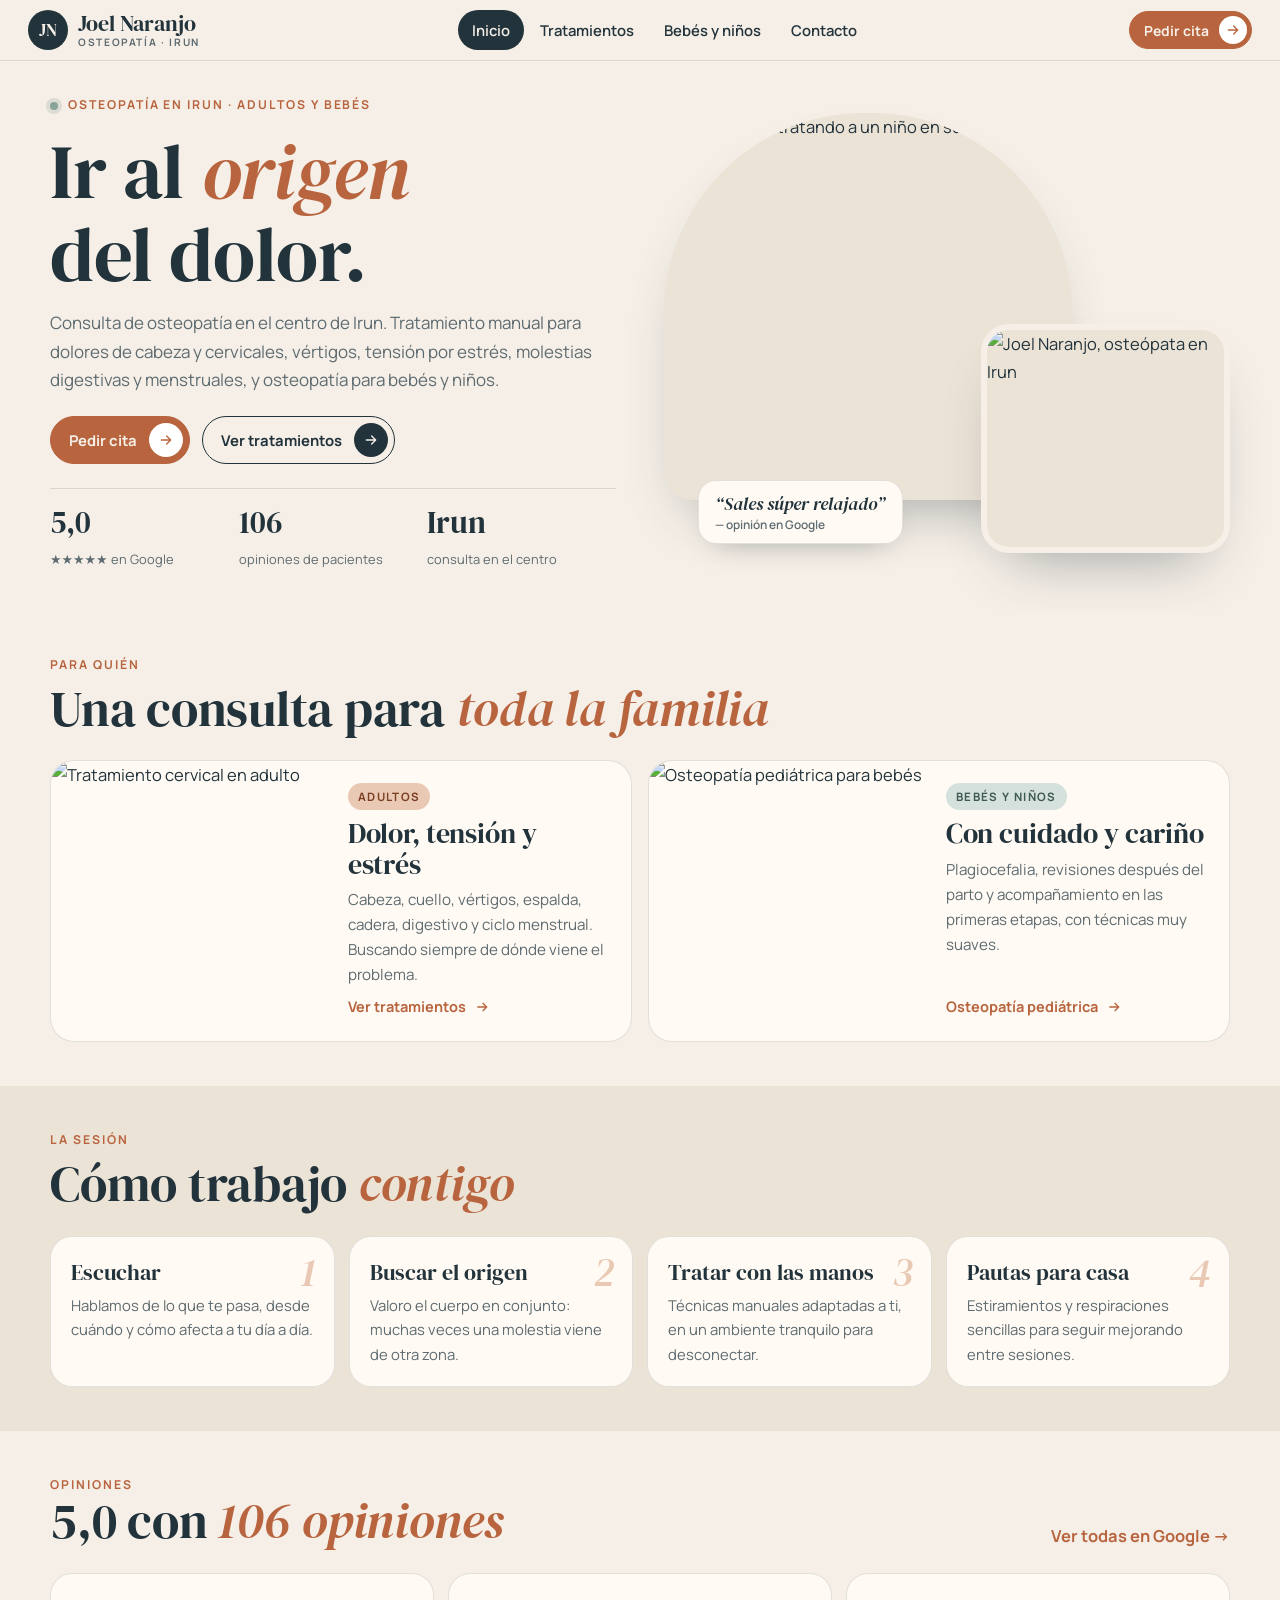
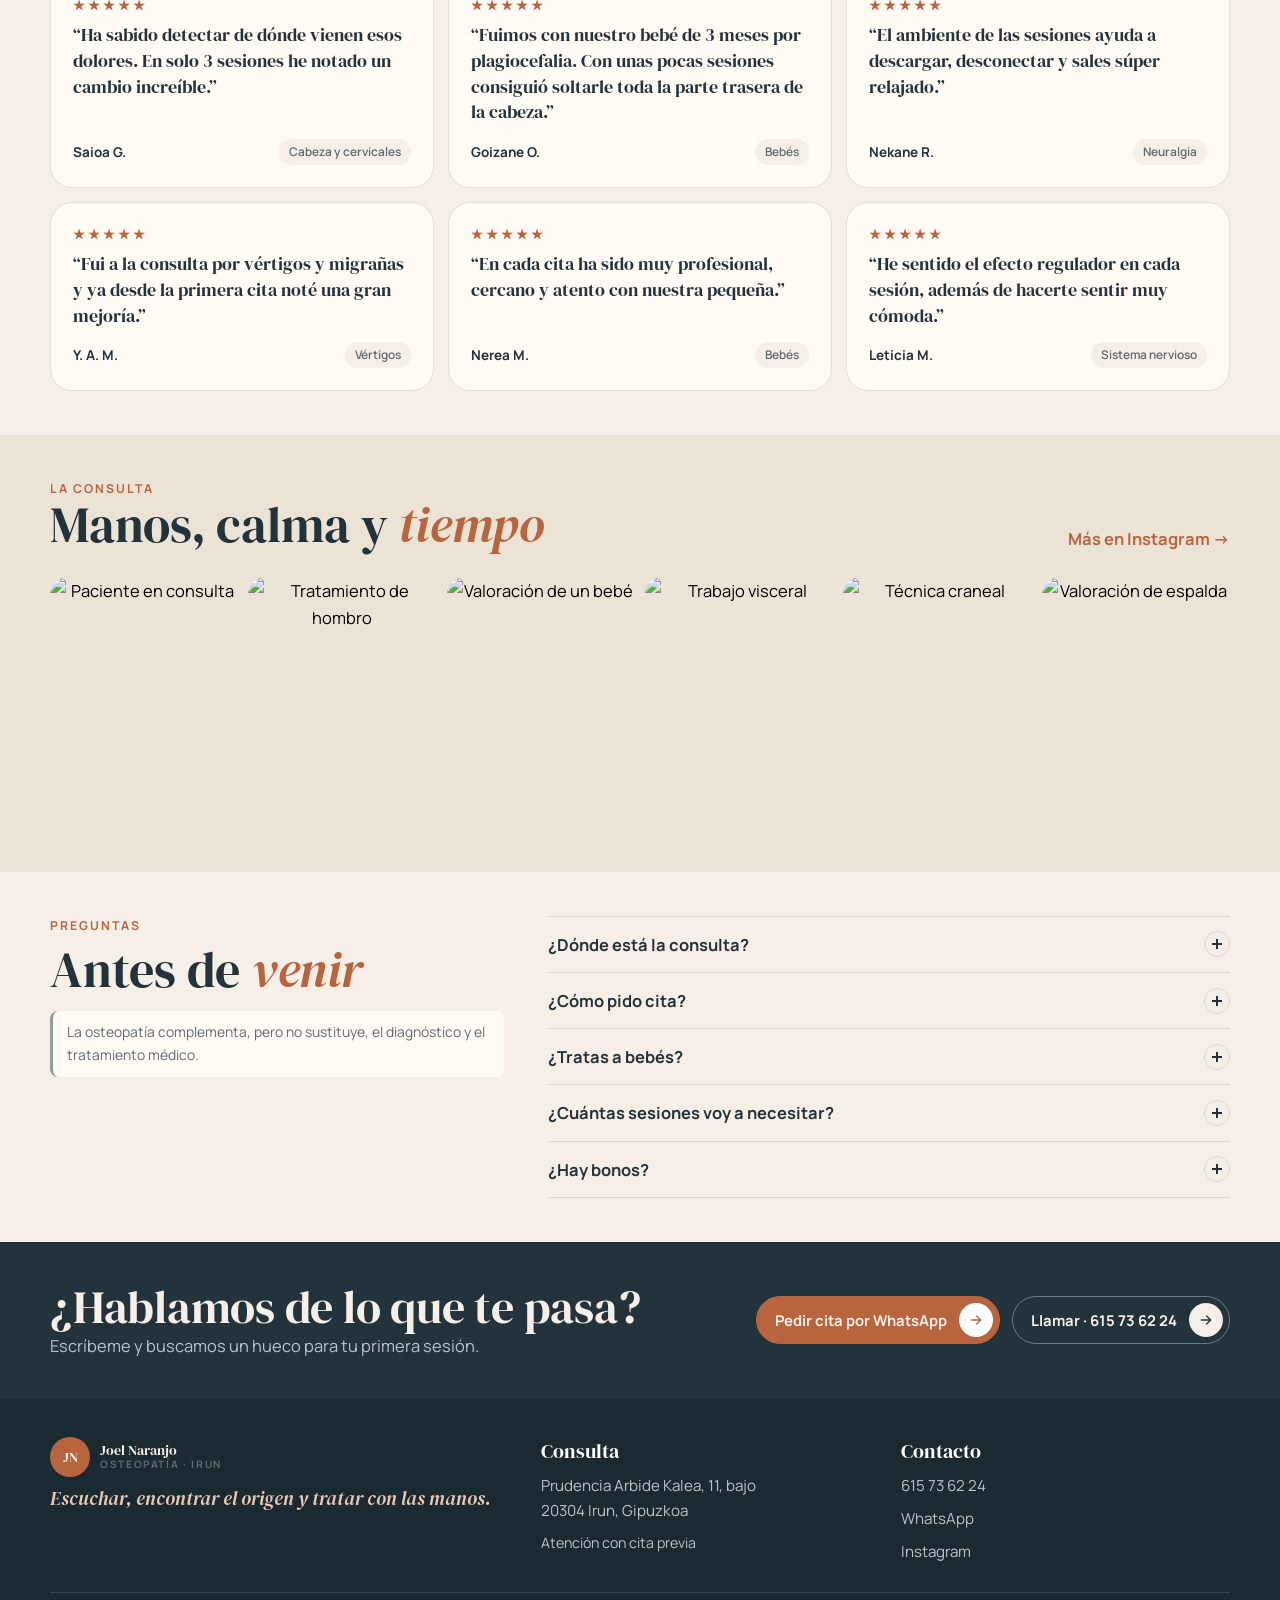
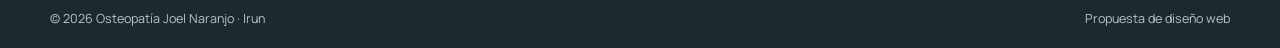
==== index.html @ e1d2c621 "Web de Osteopatía Joel Naranjo (Irun) Co-Authored-By: Claude Opus 5.5 <noreply@anthropic.com> Claude" ====
<!doctype html><html lang="es"><head><meta charset="utf-8"><meta name="viewport" content="width=device-width,initial-scale=1"><title>Osteopatía Joel Naranjo · Osteópata en Irun</title><meta name="description" content="Osteopatía en Irun para adultos y bebés: dolor de cabeza y cervical, vértigos, estrés, digestivo, cadera y osteopatía pediátrica. 5,0 en Google con 106 opiniones."><meta name="theme-color" content="#f5efe7">
<meta property="og:title" content="Osteopatía Joel Naranjo · Osteópata en Irun"><meta property="og:description" content="Osteopatía en Irun para adultos y bebés: dolor de cabeza y cervical, vértigos, estrés, digestivo, cadera y osteopatía pediátrica. 5,0 en Google con 106 opiniones."><meta property="og:image" content="https://lh3.googleusercontent.com/gps-cs-s/ANWiy9TvJ41HkzlFeAHoRbrjeAMNfdYeSB2c6aZxkKCM9-_R3UvihWblQCueUSfmP-xkuAS_VNYZGb2ejnvZMev5KFdSvprBQUGkmzEg_6mpwlvrNsRqUAPQyBxaNgTcz-XYGoepztT1=w1200">
<link rel="icon" href="favicon.svg" type="image/svg+xml"><link rel="preconnect" href="https://fonts.googleapis.com"><link rel="preconnect" href="https://fonts.gstatic.com" crossorigin>
<link href="https://fonts.googleapis.com/css2?family=DM+Serif+Display:ital@0;1&family=Manrope:wght@400;500;600;700&display=swap" rel="stylesheet"><link rel="stylesheet" href="styles.css?v=1793097559"></head><body>
<header class="top"><a class="brand" href="index.html?v=1793097559"><span class="mono">JN</span><span>Joel Naranjo<small>Osteopatía · Irun</small></span></a>
<nav class="menu"><a href="index.html?v=1793097559" class=on>Inicio</a><a href="tratamientos.html?v=1793097559">Tratamientos</a><a href="bebes.html?v=1793097559">Bebés y niños</a><a href="contacto.html?v=1793097559">Contacto</a></nav><div class="act"><a class="btn mag sm pri hcta" href="https://wa.me/34615736224?text=Hola%20Joel%2C%20me%20gustar%C3%ADa%20pedir%20cita." target=_blank rel=noopener><span>Pedir cita</span><i><svg viewBox="0 0 24 24" aria-hidden="true"><path d="M5 12h14M13 6l6 6-6 6"/></svg></i></a><button class="burger" aria-label="Menú" aria-expanded="false"><span></span><span></span></button></div></header>
<main><section class="hero"><div class="wrap hg"><div class="ht">
<p class="eyebrow"><span class="dot"></span>Osteopatía en Irun · adultos y bebés</p>
<h1>Ir al <em>origen</em><br>del dolor.</h1>
<p class="lead">Consulta de osteopatía en el centro de Irun. Tratamiento manual para dolores de cabeza y cervicales, vértigos, tensión por estrés, molestias digestivas y menstruales, y osteopatía para bebés y niños.</p>
<div class="btns"><a class="btn mag pri" href="https://wa.me/34615736224?text=Hola%20Joel%2C%20me%20gustar%C3%ADa%20pedir%20cita." target=_blank rel=noopener><span>Pedir cita</span><i><svg viewBox="0 0 24 24" aria-hidden="true"><path d="M5 12h14M13 6l6 6-6 6"/></svg></i></a><a class="btn mag ghost" href="tratamientos.html?v=1793097559"><span>Ver tratamientos</span><i><svg viewBox="0 0 24 24" aria-hidden="true"><path d="M5 12h14M13 6l6 6-6 6"/></svg></i></a></div>
<ul class="trust"><li><b data-count="5" data-dec="1">0</b><span>★★★★★ en Google</span></li><li><b data-count="106">0</b><span>opiniones de pacientes</span></li><li><b>Irun</b><span>consulta en el centro</span></li></ul></div>
<div class="hv"><div class="ph p1"><img src="https://lh3.googleusercontent.com/gps-cs-s/ANWiy9T4KiX_s9TBvlBKUvKr9pJBFGR2G4k91kEdv-YdxEhRRw9k3nvKh98ev4fcIBD65Ffuy1Jzbot9CX7axnY0gx0XIkTq56LatS8gsMHskm8LrpbFRQ2Xab75ypYAee_3-afGZxeM=w1000" alt="Joel Naranjo tratando a un niño en su consulta de Irun"></div><div class="ph p2"><img src="https://lh3.googleusercontent.com/gps-cs-s/ANWiy9TvJ41HkzlFeAHoRbrjeAMNfdYeSB2c6aZxkKCM9-_R3UvihWblQCueUSfmP-xkuAS_VNYZGb2ejnvZMev5KFdSvprBQUGkmzEg_6mpwlvrNsRqUAPQyBxaNgTcz-XYGoepztT1=w700" alt="Joel Naranjo, osteópata en Irun"></div><div class="chip">“Sales súper relajado”<small>— opinión en Google</small></div></div></div></section>
<section class="sec"><div class="wrap"><div class="sh"><p class="eyebrow">Para quién</p><h2>Una consulta para <em>toda la familia</em></h2></div>
<div class="duo"><a class="card big" href="tratamientos.html?v=1793097559"><div class="cimg"><img src="https://lh3.googleusercontent.com/gps-cs-s/ANWiy9THBT2uM_Mjg87K-zWfbIhuqM4RKIBB3CE_6s52W49R9TgYAKzzipQfnBtfI2QVBFHqtpLScoJT_Pcy8q-H13_4ZdnpAJNXy4yK_5kTvbGyiZkpCGGdP1RXovC5H1UeD9bEnNVDDA=w1200" alt="Tratamiento cervical en adulto" loading=lazy></div><div class="ctx"><span class="tag">Adultos</span><h3>Dolor, tensión y estrés</h3><p>Cabeza, cuello, vértigos, espalda, cadera, digestivo y ciclo menstrual. Buscando siempre de dónde viene el problema.</p><span class="more">Ver tratamientos <svg viewBox="0 0 24 24" aria-hidden="true"><path d="M5 12h14M13 6l6 6-6 6"/></svg></span></div></a>
<a class="card big" href="bebes.html?v=1793097559"><div class="cimg"><img src="https://lh3.googleusercontent.com/gps-cs-s/ANWiy9R_W42JgDkwaeyl8e9flMCjxtFkK4o3DOvTbfikBRLRb5P5yFUMxYmK2vD6JSI0TrrjTF8YLRQ__c4_MW6g-d1gUrEKHWE7CwGWlOA_tB-RgoakrFCx1QJBfUKUCW8l3WVpYPdz=w1200" alt="Osteopatía pediátrica para bebés" loading=lazy></div><div class="ctx"><span class="tag t2">Bebés y niños</span><h3>Con cuidado y cariño</h3><p>Plagiocefalia, revisiones después del parto y acompañamiento en las primeras etapas, con técnicas muy suaves.</p><span class="more">Osteopatía pediátrica <svg viewBox="0 0 24 24" aria-hidden="true"><path d="M5 12h14M13 6l6 6-6 6"/></svg></span></div></a></div></div></section>
<section class="sec soft"><div class="wrap"><div class="sh"><p class="eyebrow">La sesión</p><h2>Cómo trabajo <em>contigo</em></h2></div>
<ol class="steps"><li><b>Escuchar</b><p>Hablamos de lo que te pasa, desde cuándo y cómo afecta a tu día a día.</p></li><li><b>Buscar el origen</b><p>Valoro el cuerpo en conjunto: muchas veces una molestia viene de otra zona.</p></li><li><b>Tratar con las manos</b><p>Técnicas manuales adaptadas a ti, en un ambiente tranquilo para desconectar.</p></li><li><b>Pautas para casa</b><p>Estiramientos y respiraciones sencillas para seguir mejorando entre sesiones.</p></li></ol></div></section>
<section class="sec"><div class="wrap"><div class="sh row"><div><p class="eyebrow">Opiniones</p><h2>5,0 con <em>106 opiniones</em></h2></div><a class="lnk" href="https://www.google.com/maps/place/?q=place_id:ChIJg5iMrVcJUQ0RHD5cQB5Qoo4" target="_blank" rel="noopener">Ver todas en Google →</a></div>
<div class="qs"><figure class="q"><blockquote>“Ha sabido detectar de dónde vienen esos dolores. En solo 3 sesiones he notado un cambio increíble.”</blockquote><figcaption><b>Saioa G.</b><span>Cabeza y cervicales</span></figcaption></figure><figure class="q"><blockquote>“Fuimos con nuestro bebé de 3 meses por plagiocefalia. Con unas pocas sesiones consiguió soltarle toda la parte trasera de la cabeza.”</blockquote><figcaption><b>Goizane O.</b><span>Bebés</span></figcaption></figure><figure class="q"><blockquote>“El ambiente de las sesiones ayuda a descargar, desconectar y sales súper relajado.”</blockquote><figcaption><b>Nekane R.</b><span>Neuralgia</span></figcaption></figure><figure class="q"><blockquote>“Fui a la consulta por vértigos y migrañas y ya desde la primera cita noté una gran mejoría.”</blockquote><figcaption><b>Y. A. M.</b><span>Vértigos</span></figcaption></figure><figure class="q"><blockquote>“En cada cita ha sido muy profesional, cercano y atento con nuestra pequeña.”</blockquote><figcaption><b>Nerea M.</b><span>Bebés</span></figcaption></figure><figure class="q"><blockquote>“He sentido el efecto regulador en cada sesión, además de hacerte sentir muy cómoda.”</blockquote><figcaption><b>Leticia M.</b><span>Sistema nervioso</span></figcaption></figure></div></div></section>
<section class="sec soft"><div class="wrap"><div class="sh row"><div><p class="eyebrow">La consulta</p><h2>Manos, calma y <em>tiempo</em></h2></div><a class="lnk" href="https://www.instagram.com/osteopatia_joel_naranjo/" target="_blank" rel="noopener">Más en Instagram →</a></div>
<div class="gal"><button class="g" data-src="https://lh3.googleusercontent.com/gps-cs-s/ANWiy9QVczRkMKfnTz2a_1XW4FlFYSIzIMqb7p5WBlFPYBSO-VmNW_U8u9cTgs9DQs0ATrdPYO4hT0qgB--jXRkhWBRerIS6PbJd655vBPfXoHBVjgGZtNfjlmyjhzOzaZunPPPizpU=w1600" data-cap="Paciente en consulta"><img src="https://lh3.googleusercontent.com/gps-cs-s/ANWiy9QVczRkMKfnTz2a_1XW4FlFYSIzIMqb7p5WBlFPYBSO-VmNW_U8u9cTgs9DQs0ATrdPYO4hT0qgB--jXRkhWBRerIS6PbJd655vBPfXoHBVjgGZtNfjlmyjhzOzaZunPPPizpU=w700" alt="Paciente en consulta" loading=lazy></button><button class="g" data-src="https://lh3.googleusercontent.com/gps-cs-s/ANWiy9T_DFFZrZYuNoxB4Ad_A9_LgAyVN-4DGJ0PvTR8wUPpXx1uzw5n2VWGmkDLdnUymgbsV1FcYlUan6RrNATkQ5ug0QPOxD3XgWOhMzXtN6ZaVkBQKKkgoMwzGI5PJ1bZKtKeCPrt=w1600" data-cap="Tratamiento de hombro"><img src="https://lh3.googleusercontent.com/gps-cs-s/ANWiy9T_DFFZrZYuNoxB4Ad_A9_LgAyVN-4DGJ0PvTR8wUPpXx1uzw5n2VWGmkDLdnUymgbsV1FcYlUan6RrNATkQ5ug0QPOxD3XgWOhMzXtN6ZaVkBQKKkgoMwzGI5PJ1bZKtKeCPrt=w700" alt="Tratamiento de hombro" loading=lazy></button><button class="g" data-src="https://lh3.googleusercontent.com/gps-cs-s/ANWiy9SHDDJ45MDcq1XmXZTU-rLBh2Vk9ry_v8dJX6qspKRBqY9YjU8GdnOjHLnqEFRU0Xh8T62f3DyLPHKcaRD_SuBYJT1SCmgEYDWG_sAFR2hndmBhT6HLkxiAuTfjwCzrBRtVFGXQJg=w1600" data-cap="Valoración de un bebé"><img src="https://lh3.googleusercontent.com/gps-cs-s/ANWiy9SHDDJ45MDcq1XmXZTU-rLBh2Vk9ry_v8dJX6qspKRBqY9YjU8GdnOjHLnqEFRU0Xh8T62f3DyLPHKcaRD_SuBYJT1SCmgEYDWG_sAFR2hndmBhT6HLkxiAuTfjwCzrBRtVFGXQJg=w700" alt="Valoración de un bebé" loading=lazy></button><button class="g" data-src="https://lh3.googleusercontent.com/gps-cs-s/ANWiy9R20po4jnvKsvqRT_GppvbXhdLxjMwfkilL0K6Rrk3SQjI-FNs8MYZLvdny8qS_t-mx93sxuZEpAiF9Ye-HaE4kJET45Skmp9qnPIa2CP0yszbZ5raBiqWCp6cfAPZmmS2-yOHw=w1600" data-cap="Trabajo visceral"><img src="https://lh3.googleusercontent.com/gps-cs-s/ANWiy9R20po4jnvKsvqRT_GppvbXhdLxjMwfkilL0K6Rrk3SQjI-FNs8MYZLvdny8qS_t-mx93sxuZEpAiF9Ye-HaE4kJET45Skmp9qnPIa2CP0yszbZ5raBiqWCp6cfAPZmmS2-yOHw=w700" alt="Trabajo visceral" loading=lazy></button><button class="g" data-src="https://lh3.googleusercontent.com/gps-cs-s/ANWiy9SeHm88Xak_B22AFqQ61xW0YpCpeM5mDwhiTSv_QAlgifVVXhNbuQ9sCkDfR8_I_JMsvgf1HJw7wempkL9WNBq18FipRwtbuxYmaJl6fWw26Ee_JVzNfA8LjS802flQO2AALSTncA=w1600" data-cap="Técnica craneal"><img src="https://lh3.googleusercontent.com/gps-cs-s/ANWiy9SeHm88Xak_B22AFqQ61xW0YpCpeM5mDwhiTSv_QAlgifVVXhNbuQ9sCkDfR8_I_JMsvgf1HJw7wempkL9WNBq18FipRwtbuxYmaJl6fWw26Ee_JVzNfA8LjS802flQO2AALSTncA=w700" alt="Técnica craneal" loading=lazy></button><button class="g" data-src="https://lh3.googleusercontent.com/gps-cs-s/ANWiy9RAVjh6aj2ReI1EccLjpHTEu9Vjr_G02MiPk56VtTZs9UJ9vkoJ_K8sNUyNHeoyHeHMZ_yEf9Vv6Qjz4RprOeRpFOUVzwzheBgTxux7QTrAWrBaiOzQcToU0J5l0TkGGf-x5DP5Kg=w1600" data-cap="Valoración de espalda"><img src="https://lh3.googleusercontent.com/gps-cs-s/ANWiy9RAVjh6aj2ReI1EccLjpHTEu9Vjr_G02MiPk56VtTZs9UJ9vkoJ_K8sNUyNHeoyHeHMZ_yEf9Vv6Qjz4RprOeRpFOUVzwzheBgTxux7QTrAWrBaiOzQcToU0J5l0TkGGf-x5DP5Kg=w700" alt="Valoración de espalda" loading=lazy></button></div></div></section>
<section class="sec"><div class="wrap fq"><div class="sh"><p class="eyebrow">Preguntas</p><h2>Antes de <em>venir</em></h2><p class="note">La osteopatía complementa, pero no sustituye, el diagnóstico y el tratamiento médico.</p></div><div class="faq">
<details><summary>¿Dónde está la consulta?<span class="pm"></span></summary><p>En Prudencia Arbide Kalea, 11, bajo, 20304 Irun, Gipuzkoa, en el centro de Irun.</p></details><details><summary>¿Cómo pido cita?<span class="pm"></span></summary><p>Por WhatsApp o llamando al 615 73 62 24. Se atiende con cita previa.</p></details><details><summary>¿Tratas a bebés?<span class="pm"></span></summary><p>Sí. Una parte importante de la consulta es osteopatía pediátrica: plagiocefalia, revisiones después del parto y acompañamiento de los más pequeños.</p></details><details><summary>¿Cuántas sesiones voy a necesitar?<span class="pm"></span></summary><p>Depende de cada caso. En la primera sesión valoramos qué te pasa y te explico cómo lo vamos a trabajar.</p></details><details><summary>¿Hay bonos?<span class="pm"></span></summary><p>Sí, hay bonos de sesiones. Pregunta por WhatsApp y te cuento las opciones.</p></details></div></div></section>
<section class="cta"><div class="wrap ci"><div><h2>¿Hablamos de lo que te pasa?</h2><p>Escríbeme y buscamos un hueco para tu primera sesión.</p></div><div class="btns"><a class="btn mag pri" href="https://wa.me/34615736224?text=Hola%20Joel%2C%20me%20gustar%C3%ADa%20pedir%20cita." target=_blank rel=noopener><span>Pedir cita por WhatsApp</span><i><svg viewBox="0 0 24 24" aria-hidden="true"><path d="M5 12h14M13 6l6 6-6 6"/></svg></i></a><a class="btn mag ghost" href="tel:+34615736224"><span>Llamar · 615 73 62 24</span><i><svg viewBox="0 0 24 24" aria-hidden="true"><path d="M5 12h14M13 6l6 6-6 6"/></svg></i></a></div></div></section></main>
<footer><div class="wrap fg"><div><a class="brand" href="index.html?v=1793097559"><span class="mono">JN</span><span>Joel Naranjo<small>Osteopatía · Irun</small></span></a><p class="motto">Escuchar, encontrar el origen y tratar con las manos.</p></div>
<div><b>Consulta</b><a href="https://www.google.com/maps/place/?q=place_id:ChIJg5iMrVcJUQ0RHD5cQB5Qoo4" target="_blank" rel="noopener">Prudencia Arbide Kalea, 11, bajo<br>20304 Irun, Gipuzkoa</a><span>Atención con cita previa</span></div>
<div><b>Contacto</b><a href="tel:+34615736224">615 73 62 24</a><a href="https://wa.me/34615736224?text=Hola%20Joel%2C%20me%20gustar%C3%ADa%20pedir%20cita." target="_blank" rel="noopener">WhatsApp</a><a href="https://www.instagram.com/osteopatia_joel_naranjo/" target="_blank" rel="noopener">Instagram</a></div></div>
<div class="wrap legal"><span>© 2026 Osteopatía Joel Naranjo · Irun</span><span>Propuesta de diseño web</span></div></footer>
<div class="lb" hidden><button class="lbx" aria-label="Cerrar">✕</button><img alt=""></div>
<script src="script.js?v=1793097559"></script></body></html>
---- styles.css ----
:root{--bg:#f5efe7;--bg2:#ece3d7;--card:#fffaf4;--ink:#22333b;--mut:#5e6b70;--line:rgba(34,51,59,.13);--clay:#b8653f;--clay2:#e9c9b4;--sage:#8aa399}
*{box-sizing:border-box;margin:0}html{scroll-behavior:smooth;font-size:16.5px}
body{font-family:Manrope,system-ui,sans-serif;background:var(--bg);color:var(--ink);line-height:1.65;overflow-x:hidden;-webkit-font-smoothing:antialiased}
a{color:inherit}img{max-width:100%;display:block}button{font:inherit}
h1,h2,h3{font-family:'DM Serif Display',Georgia,serif;font-weight:400;line-height:1.08;letter-spacing:-.005em}
h1 em,h2 em{color:var(--clay)}
.wrap{width:min(1180px,100% - 40px);margin:0 auto}
.eyebrow{font-size:.74rem;font-weight:700;letter-spacing:.16em;text-transform:uppercase;color:var(--clay);display:flex;align-items:center;gap:10px}
.dot{width:8px;height:8px;border-radius:50%;background:var(--sage);box-shadow:0 0 0 4px rgba(138,163,153,.25)}
.top{position:sticky;top:0;z-index:40;display:flex;justify-content:space-between;align-items:center;gap:16px;padding:10px 28px;background:rgba(245,239,231,.9);backdrop-filter:blur(12px);border-bottom:1px solid var(--line)}
.brand{display:flex;align-items:center;gap:10px;text-decoration:none;font:400 1.35rem 'DM Serif Display',serif;line-height:1.05}.brand small{display:block;font:700 .62rem Manrope,sans-serif;letter-spacing:.16em;text-transform:uppercase;color:var(--mut)}
.mono{width:40px;height:40px;border-radius:50%;background:var(--ink);color:var(--bg);display:grid;place-items:center;font:400 1rem 'DM Serif Display',serif;flex:none}
.menu{display:flex;gap:2px}.menu a{text-decoration:none;font-size:.9rem;font-weight:600;padding:8px 14px;border-radius:99px;transition:background .25s,color .25s}.menu a:hover{background:rgba(34,51,59,.06)}.menu a.on{background:var(--ink);color:var(--bg)}
.act{display:flex;align-items:center;gap:10px}
.btn{position:relative;display:inline-flex;align-items:center;gap:12px;text-decoration:none;font:700 .9rem Manrope,sans-serif;padding:6px 6px 6px 18px;border-radius:99px;border:1px solid var(--ink);background:var(--ink);color:var(--bg);cursor:pointer;overflow:hidden;isolation:isolate;transition:transform .35s cubic-bezier(.2,.8,.2,1),color .35s}
.btn:before{content:"";position:absolute;inset:0;background:var(--clay);transform:translateY(101%);transition:transform .45s cubic-bezier(.7,0,.2,1);z-index:-1}.btn:hover:before{transform:none}
.btn i{width:34px;height:34px;border-radius:50%;background:var(--bg);color:var(--ink);display:grid;place-items:center;overflow:hidden;flex:none}.btn i svg{width:16px;fill:none;stroke:currentColor;stroke-width:2;stroke-linecap:round;stroke-linejoin:round}.btn:hover i svg{animation:arr .5s cubic-bezier(.7,0,.2,1)}
@keyframes arr{49%{transform:translateX(140%)}50%{transform:translateX(-140%)}100%{transform:none}}
.btn.pri{background:var(--clay);border-color:var(--clay)}.btn.pri:before{background:var(--ink)}.btn.pri i{background:#fff;color:var(--clay)}
.btn.ghost{background:transparent;color:var(--ink)}.btn.ghost:hover{color:#fff;border-color:var(--clay)}.btn.ghost i{background:var(--ink);color:var(--bg)}
.btn.sm{font-size:.84rem;padding:4px 4px 4px 14px;gap:10px}.btn.sm i{width:28px;height:28px}.btn.full{width:100%;justify-content:space-between}.btn:active{transform:scale(.97)}
.btns{display:flex;flex-wrap:wrap;gap:12px;margin-top:22px}
.burger{display:none;background:none;border:0;width:42px;height:42px;cursor:pointer}.burger span{display:block;height:2px;background:var(--ink);margin:7px 9px}
/* hero */
.hero{padding:34px 0 40px;overflow:hidden}.hg{display:grid;grid-template-columns:1fr 1fr;gap:48px;align-items:center}
.hero h1{font-size:clamp(2.8rem,6vw,5rem);margin:14px 0 14px}.hero h1 em{font-style:italic}
.lead{color:var(--mut);font-size:1.03rem;max-width:560px}
.trust{list-style:none;padding:0;display:grid;grid-template-columns:repeat(3,1fr);margin-top:24px;border-top:1px solid var(--line)}.trust li{padding:12px 10px 0 0}.trust b{display:block;font:400 1.9rem 'DM Serif Display',serif}.trust span{font-size:.78rem;color:var(--mut)}
.hv{position:relative;min-height:440px}.ph{border-radius:28px;overflow:hidden;background:var(--bg2);box-shadow:0 30px 60px -30px rgba(34,51,59,.45)}.ph img{width:100%;height:100%;object-fit:cover}
.p1{position:absolute;left:0;top:0;width:72%;height:88%;border-radius:200px 200px 28px 28px}.p2{position:absolute;right:0;bottom:0;width:44%;height:52%;border:6px solid var(--bg)}
.chip{position:absolute;left:6%;bottom:2%;background:var(--card);border:1px solid var(--line);border-radius:18px;padding:10px 16px;font:italic 400 1.1rem 'DM Serif Display',serif;box-shadow:0 14px 30px -18px rgba(34,51,59,.4);display:grid}.chip small{font:600 .72rem Manrope,sans-serif;color:var(--mut)}
/* secciones */
.sec{padding:44px 0}.sec.soft{background:var(--bg2)}.pt0{padding-top:6px}
.sh{display:flex;flex-direction:column;gap:8px;margin-bottom:24px;max-width:720px}.sh.row{flex-direction:row;justify-content:space-between;align-items:flex-end;max-width:none;flex-wrap:wrap;gap:12px}
h2{font-size:clamp(2rem,4vw,3rem)}h2 em{font-style:italic}.lnk{color:var(--clay);font-weight:700;text-decoration:none}.lnk:hover{text-decoration:underline}
.duo{display:grid;grid-template-columns:1fr 1fr;gap:16px}.card{display:grid;grid-template-columns:.9fr 1fr;background:var(--card);border:1px solid var(--line);border-radius:24px;overflow:hidden;text-decoration:none;transition:transform .35s,box-shadow .35s}.card:hover{transform:translateY(-4px);box-shadow:0 24px 40px -26px rgba(34,51,59,.4)}
.cimg{min-height:240px}.cimg img{width:100%;height:100%;object-fit:cover;transition:transform .8s}.card:hover .cimg img{transform:scale(1.05)}
.ctx{padding:22px;display:flex;flex-direction:column;gap:8px}.ctx h3{font-size:1.7rem}.ctx p{color:var(--mut);font-size:.92rem}
.tag{align-self:flex-start;font-size:.7rem;font-weight:700;letter-spacing:.12em;text-transform:uppercase;background:var(--clay2);color:#7a3e22;padding:4px 10px;border-radius:99px}.tag.t2{background:#d5e1dc;color:#3d5a50}
.more{margin-top:auto;display:flex;align-items:center;gap:8px;font-weight:700;font-size:.88rem;color:var(--clay)}.more svg{width:16px;fill:none;stroke:currentColor;stroke-width:2;transition:transform .3s}.card:hover .more svg{transform:translateX(4px)}
.steps{list-style:none;padding:0;display:grid;grid-template-columns:repeat(4,1fr);gap:14px;counter-reset:s}.steps li{counter-increment:s;background:var(--card);border:1px solid var(--line);border-radius:22px;padding:20px;position:relative}
.steps li:before{content:counter(s);position:absolute;top:16px;right:18px;font:italic 400 2.4rem 'DM Serif Display',serif;color:var(--clay2);line-height:1}.steps b{font:400 1.35rem 'DM Serif Display',serif;display:block;margin-bottom:6px}.steps p{color:var(--mut);font-size:.9rem}
.qs{display:grid;grid-template-columns:repeat(3,1fr);gap:14px}.q{background:var(--card);border:1px solid var(--line);border-radius:22px;padding:22px;display:flex;flex-direction:column;justify-content:space-between;gap:14px;transition:transform .35s}.q:hover{transform:translateY(-3px)}
.q blockquote{font:400 1.12rem/1.4 'DM Serif Display',serif}.q blockquote:before{content:"★★★★★";display:block;font:600 .78rem Manrope,sans-serif;color:var(--clay);letter-spacing:3px;margin-bottom:8px}
.q figcaption{display:flex;justify-content:space-between;align-items:center;font-size:.82rem}.q figcaption span{color:var(--mut);background:var(--bg);padding:3px 10px;border-radius:99px;font-size:.72rem;font-weight:600}
.q2{grid-template-columns:1fr 1fr;margin-bottom:16px}
.gal{display:grid;grid-template-columns:repeat(6,1fr);gap:10px}.g{border:0;padding:0;border-radius:18px;overflow:hidden;cursor:zoom-in;aspect-ratio:3/4;background:var(--bg2)}.g img{width:100%;height:100%;object-fit:cover;transition:transform .8s}.g:hover img{transform:scale(1.06)}.g4{grid-template-columns:repeat(4,1fr)}
.lb{position:fixed;inset:0;z-index:70;background:rgba(20,28,32,.93);display:grid;place-items:center;padding:20px}.lb[hidden]{display:none}.lb img{max-height:86vh;max-width:min(1000px,92vw);border-radius:14px}.lbx{position:absolute;top:14px;right:20px;background:none;border:0;color:#fff;font-size:1.8rem;cursor:pointer}
.fq{display:grid;grid-template-columns:.8fr 1.2fr;gap:44px}.note{font-size:.84rem;color:var(--mut);background:var(--card);border-left:3px solid var(--sage);padding:10px 14px;border-radius:8px;margin-top:6px}
.faq{border-top:1px solid var(--line)}details{border-bottom:1px solid var(--line)}summary{list-style:none;cursor:pointer;display:flex;justify-content:space-between;align-items:center;gap:20px;padding:14px 0;font-weight:700}summary::-webkit-details-marker{display:none}
.pm{width:26px;height:26px;border-radius:50%;border:1px solid var(--line);position:relative;flex:none;transition:transform .35s,background .3s}.pm:before,.pm:after{content:"";position:absolute;left:50%;top:50%;width:10px;height:2px;background:var(--ink);transform:translate(-50%,-50%)}.pm:after{transform:translate(-50%,-50%) rotate(90deg);transition:transform .35s}
details[open] .pm{background:var(--clay);border-color:var(--clay);transform:rotate(180deg)}details[open] .pm:before,details[open] .pm:after{background:#fff}details[open] .pm:after{transform:translate(-50%,-50%)}details p{color:var(--mut);padding:0 40px 14px 0;font-size:.94rem}
.cta{background:var(--ink);color:var(--bg);padding:40px 0}.ci{display:flex;justify-content:space-between;align-items:center;gap:24px;flex-wrap:wrap}.ci h2{font-size:clamp(1.9rem,4vw,2.8rem)}.ci p{color:#b9c4c8}.ci .btns{margin:0}.cta .btn.ghost{color:var(--bg);border-color:rgba(255,255,255,.35)}.cta .btn.ghost i{background:var(--bg);color:var(--ink)}
/* subpáginas */
.phd{padding:36px 0 26px}.phd h1{font-size:clamp(2.5rem,5vw,4rem);margin:12px 0 10px}.phd h1 em{font-style:italic}.phd.pc{padding:30px 0 18px}
.phg{display:grid;grid-template-columns:1.1fr .9fr;gap:40px;align-items:center}.p3{aspect-ratio:4/5;border-radius:200px 200px 28px 28px;max-height:460px;margin-left:auto;width:100%}
/* mapa corporal */
.bm{display:grid;grid-template-columns:.8fr 1.2fr;gap:28px;align-items:start;background:var(--card);border:1px solid var(--line);border-radius:28px;padding:26px}
.bmfig{position:relative;max-width:300px;margin:0 auto;width:100%}.body{width:100%;display:block}.sil *{fill:var(--bg2);stroke:rgba(34,51,59,.25);stroke-width:1.2}
.spot{position:absolute;transform:translate(-50%,-50%);width:34px;height:34px;border-radius:50%;border:0;background:transparent;cursor:pointer;display:grid;place-items:center}
.spot span{width:16px;height:16px;border-radius:50%;background:var(--clay);box-shadow:0 0 0 0 rgba(184,101,63,.5);animation:pulse 2s infinite;transition:transform .3s}
.spot:hover span,.spot.on span{transform:scale(1.35);background:var(--ink);animation:none;box-shadow:0 0 0 8px rgba(34,51,59,.15)}
@keyframes pulse{70%{box-shadow:0 0 0 14px rgba(184,101,63,0)}100%{box-shadow:0 0 0 0 rgba(184,101,63,0)}}
.bmhint{text-align:center;font-size:.8rem;color:var(--mut);margin-top:6px}
.zchips{display:flex;flex-wrap:wrap;gap:6px;margin-bottom:16px}.zc,.opt{padding:8px 14px;border-radius:99px;border:1px solid var(--line);background:transparent;cursor:pointer;font-weight:600;font-size:.86rem;color:var(--ink);transition:.25s}.zc:hover,.opt:hover{border-color:var(--ink)}.zc.on,.opt.on{background:var(--ink);color:var(--bg);border-color:var(--ink)}
.zp{display:flex;flex-direction:column;gap:10px;animation:fade .45s}.zp[hidden]{display:none}.zp h3{font-size:2rem}.zp p{color:var(--mut)}
.pills{list-style:none;padding:0;display:flex;flex-wrap:wrap;gap:6px}.pills li{background:var(--bg);border-radius:99px;padding:5px 12px;font-size:.84rem;font-weight:600}
.zp blockquote{font:italic 400 1.1rem/1.4 'DM Serif Display',serif;border-left:3px solid var(--clay);padding:4px 0 4px 14px;margin:4px 0 6px}.zp cite{display:block;font:600 .78rem Manrope,sans-serif;color:var(--mut);font-style:normal;margin-top:4px}.zp .btn{align-self:flex-start}
@keyframes fade{from{opacity:0;transform:translateY(8px)}}
.tri{display:grid;grid-template-columns:repeat(3,1fr);gap:14px}.tcard{background:var(--card);border:1px solid var(--line);border-radius:22px;overflow:hidden;padding-bottom:18px}.tcard img{width:100%;aspect-ratio:4/3;object-fit:cover;margin-bottom:14px}.tcard h3,.tcard p{padding:0 18px}.tcard h3{font-size:1.4rem;margin-bottom:4px}.tcard p{color:var(--mut);font-size:.9rem}
.kgrid{display:grid;grid-template-columns:repeat(4,1fr);gap:14px}.kc{background:var(--card);border:1px solid var(--line);border-radius:22px;padding:20px}.kn{font:italic 400 2rem 'DM Serif Display',serif;color:var(--clay)}.kc h3{font-size:1.3rem;margin:4px 0 6px}.kc p{color:var(--mut);font-size:.9rem}
/* contacto */
.cg{display:grid;grid-template-columns:1.35fr .65fr;gap:20px;align-items:start}.mcol{display:grid;gap:14px;min-width:0}
.mapbox{border-radius:22px;overflow:hidden;border:1px solid var(--line)}.mapbox iframe{width:100%;height:300px;border:0;display:block;filter:sepia(.25) saturate(.8)}
.addr{display:flex;align-items:center;gap:12px;text-decoration:none}.addr svg{width:24px;height:24px;fill:none;stroke:var(--clay);stroke-width:2;flex:none}.addr span{display:grid;line-height:1.35}.addr b{font-weight:700}.addr:hover b{color:var(--clay)}
.form{background:var(--card);border:1px solid var(--line);border-radius:22px;padding:20px;display:grid;gap:12px}.form h3{font-size:1.6rem}.fs{display:grid;grid-template-columns:1fr 1fr;gap:10px}.opts{display:flex;flex-wrap:wrap;gap:6px}
.fl{position:relative}.fl input,.fl textarea{width:100%;font:inherit;font-size:.93rem;color:var(--ink);padding:18px 12px 6px;border:1px solid var(--line);border-radius:12px;background:var(--bg);resize:vertical;transition:border-color .25s,box-shadow .25s}
.fl input:focus,.fl textarea:focus{outline:none;border-color:var(--clay);box-shadow:0 0 0 4px rgba(184,101,63,.14)}.fl label{position:absolute;left:13px;top:13px;color:var(--mut);font-size:.9rem;pointer-events:none;transition:.2s}
.fl input:focus+label,.fl input:not(:placeholder-shown)+label,.fl textarea:focus+label,.fl textarea:not(:placeholder-shown)+label{top:4px;font-size:.66rem;color:var(--clay)}.fl.err input,.fl.err textarea{border-color:#c0473a}
.cards{display:grid;gap:8px}.cc{background:var(--card);border:1px solid var(--line);border-radius:16px;padding:14px 16px;display:grid;gap:2px}.cc b{font:400 1.4rem 'DM Serif Display',serif}.cc small{color:var(--mut)}
.soc{position:relative;overflow:hidden;isolation:isolate;display:flex;align-items:center;gap:12px;padding:12px;border-radius:16px;border:1px solid var(--line);background:var(--card);text-decoration:none;transition:color .35s,border-color .35s,transform .3s}
.soc:before{content:"";position:absolute;inset:0;z-index:-1;transform:translateY(101%);transition:transform .45s cubic-bezier(.7,0,.2,1)}.soc.wa:before{background:#25d366}.soc.tl:before{background:var(--ink)}.soc.ig:before{background:linear-gradient(45deg,#feda75,#fa7e1e,#d62976,#962fbf,#4f5bd5)}.soc.gm:before{background:linear-gradient(90deg,#4285f4,#34a853 40%,#fbbc05 70%,#ea4335)}
.soc:hover{color:#fff;border-color:transparent;transform:translateY(-3px)}.soc:hover:before{transform:none}.soc.wa:hover{color:#0b2a17}
.soc svg{width:34px;height:34px;flex:none;padding:7px;border-radius:10px;background:var(--bg);fill:none;stroke:currentColor;stroke-width:1.8;stroke-linecap:round;stroke-linejoin:round;transition:background .35s}.soc .f{fill:currentColor;stroke:none}.soc:hover svg{background:rgba(255,255,255,.25)}
.soc span{display:grid;line-height:1.25}.soc b{font-weight:700}.soc small{font-size:.76rem;color:var(--mut);transition:color .35s}.soc:hover small{color:inherit;opacity:.85}
footer{background:#1b2a31;color:#b9c4c8;padding:38px 0 18px;position:relative;overflow:hidden}.fg{display:grid;grid-template-columns:1.4fr 1fr 1fr;gap:30px}.fg>div{display:flex;flex-direction:column;gap:8px}.fg .brand{color:var(--bg)}.fg .mono{background:var(--clay)}
.motto{font:italic 400 1.15rem 'DM Serif Display',serif;color:var(--clay2)}.fg b{color:#fff;font:400 1.2rem 'DM Serif Display',serif}.fg a{text-decoration:none;font-size:.92rem}.fg a:hover{color:#fff}.fg span{font-size:.86rem}
.legal{display:flex;justify-content:space-between;flex-wrap:wrap;gap:10px;border-top:1px solid rgba(255,255,255,.12);margin-top:28px;padding-top:16px;font-size:.76rem}
.reveal{opacity:0;transform:translateY(18px);transition:opacity .9s cubic-bezier(.2,.7,.2,1),transform .9s cubic-bezier(.2,.7,.2,1)}.reveal.in{opacity:1;transform:none}
@media(max-width:1020px){.menu{display:none;position:absolute;top:100%;left:16px;right:16px;flex-direction:column;background:var(--card);border:1px solid var(--line);border-radius:16px;padding:8px}.menu.open{display:flex}.burger{display:block}
.hg,.fq,.cg,.phg,.bm{grid-template-columns:1fr}.hv{min-height:380px;max-width:520px}.duo,.qs,.q2{grid-template-columns:1fr}.steps,.kgrid{grid-template-columns:1fr 1fr}.gal{grid-template-columns:repeat(3,1fr)}.tri{grid-template-columns:1fr}.card{grid-template-columns:1fr 1.2fr}}
@media(max-width:600px){html{font-size:16px}.top{padding:10px 16px}.hcta{display:none}.sec{padding:34px 0}.hero{padding:22px 0 30px}.trust b{font-size:1.5rem}
.steps,.kgrid,.fg,.fs{grid-template-columns:1fr}.card{grid-template-columns:1fr}.cimg{min-height:190px;max-height:220px}.gal,.g4{grid-template-columns:1fr 1fr}.hv{min-height:330px}.btns .btn{flex:1 1 100%;justify-content:space-between}.bm{padding:16px}.bmfig{max-width:220px}.p3{max-height:360px}}
@media(prefers-reduced-motion:reduce){*,*:before,*:after{animation:none!important;transition:none!important}.reveal{opacity:1;transform:none}}
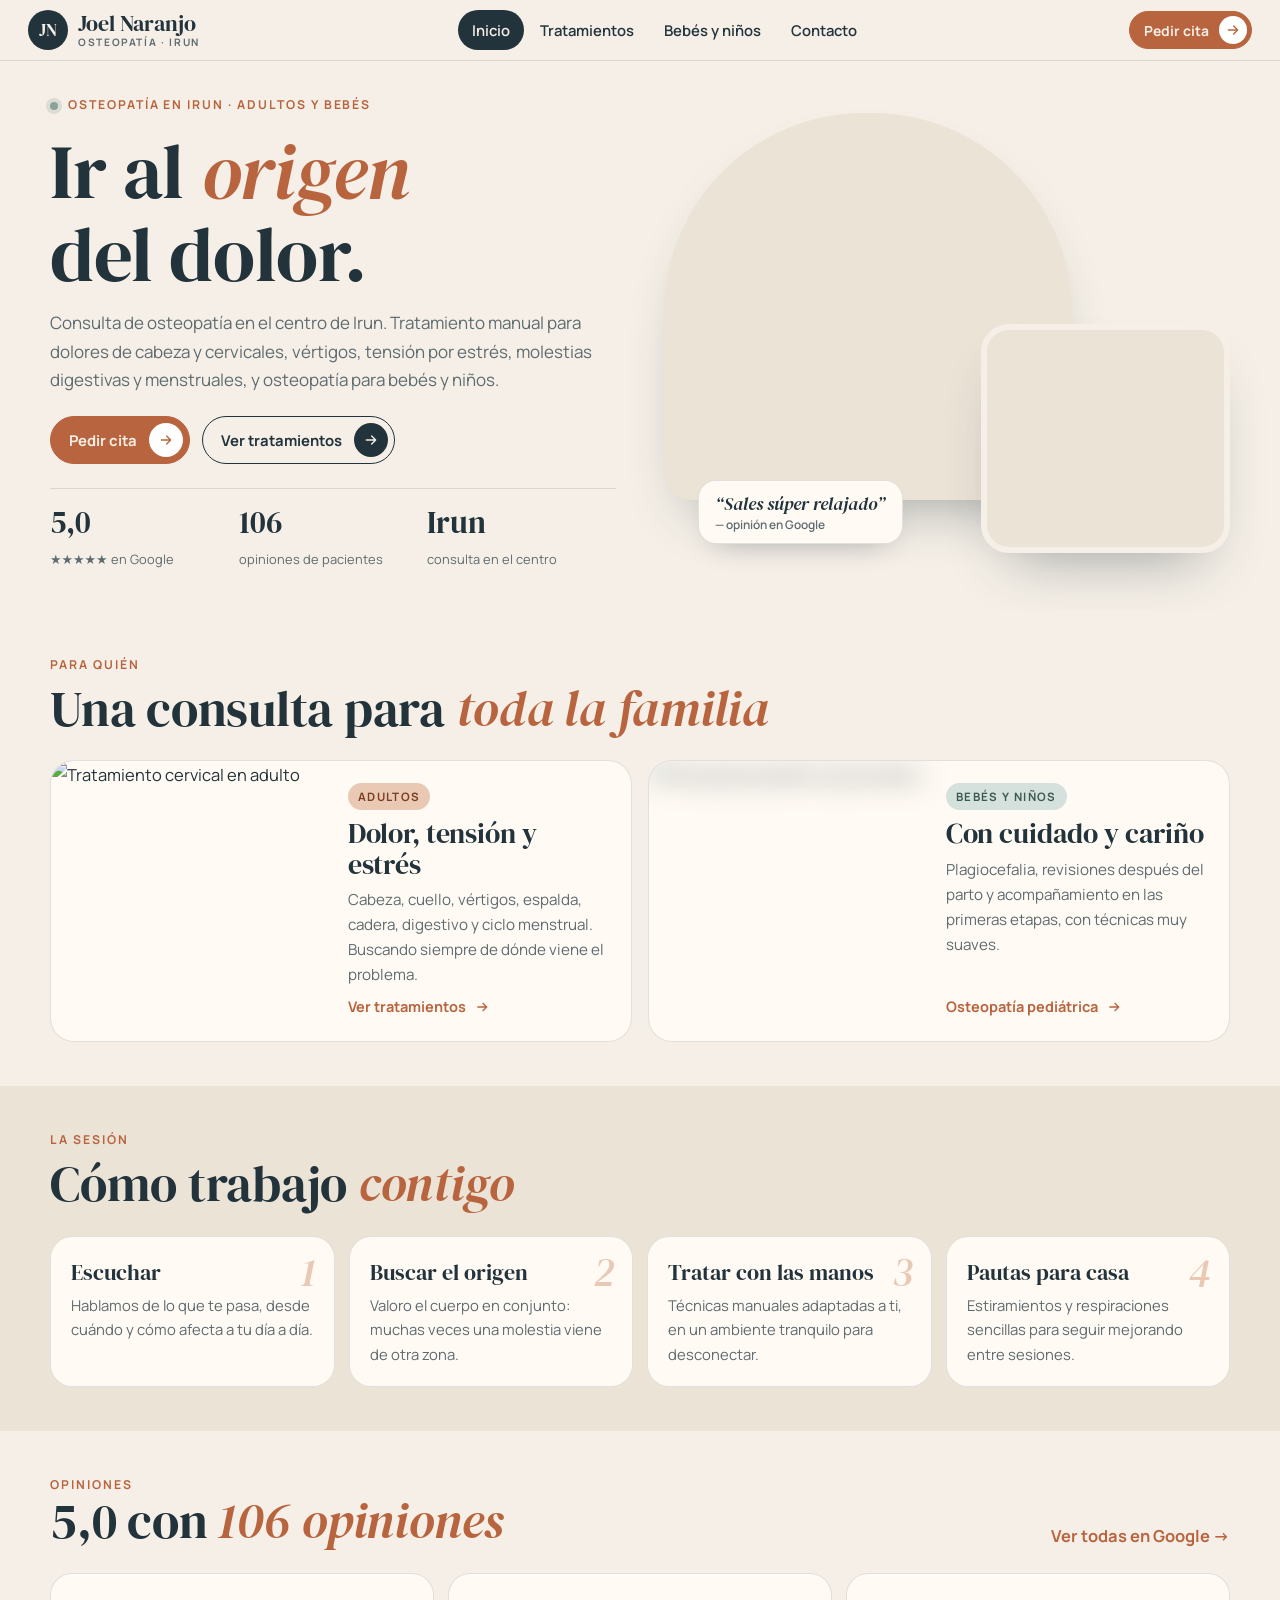
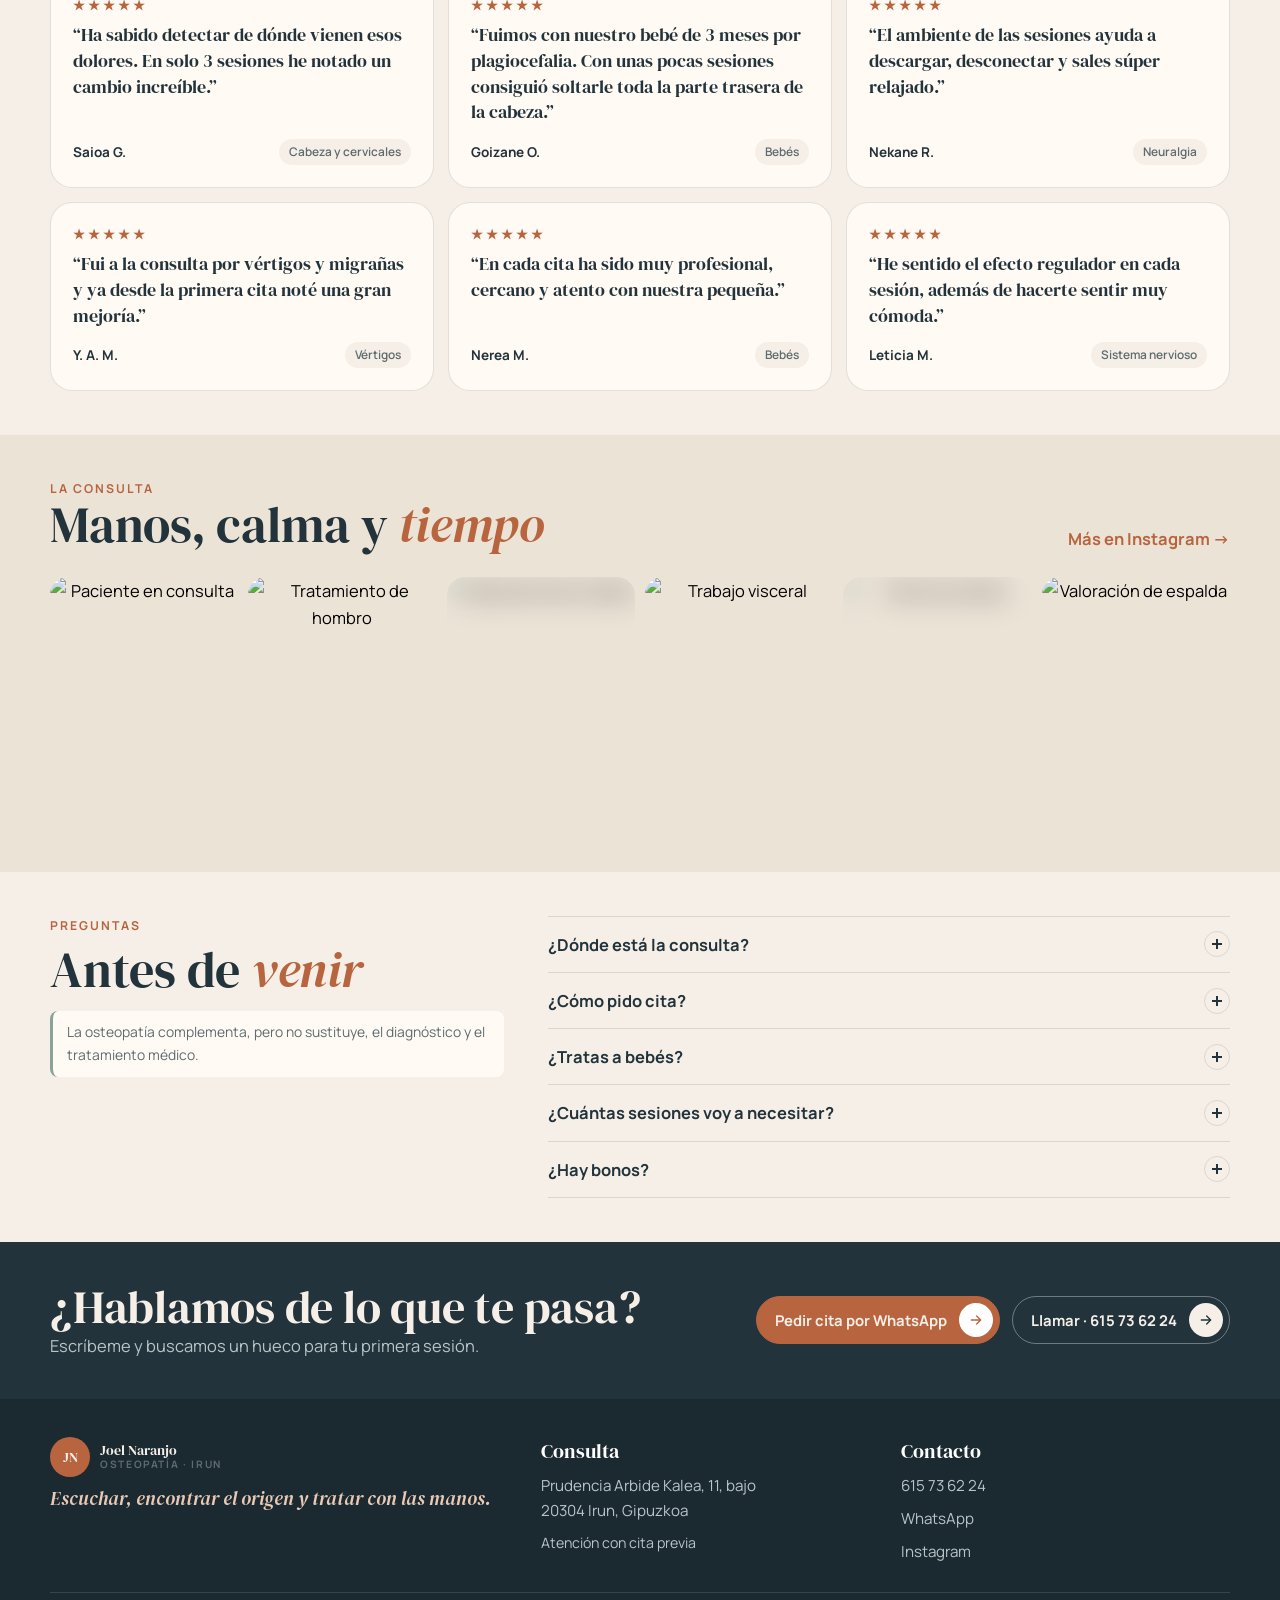
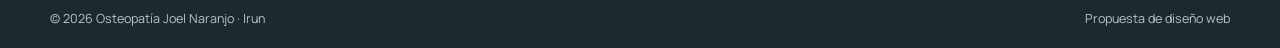
==== commit 0fad1a7a: "Pixelar caras de menores en las fotos Co-Authored-By: Claude Opus 5.5 <noreply@anthropic.com> Claude" ====
--- a/index.html
+++ b/index.html
@@ -1,31 +1,31 @@
 <!doctype html><html lang="es"><head><meta charset="utf-8"><meta name="viewport" content="width=device-width,initial-scale=1"><title>Osteopatía Joel Naranjo · Osteópata en Irun</title><meta name="description" content="Osteopatía en Irun para adultos y bebés: dolor de cabeza y cervical, vértigos, estrés, digestivo, cadera y osteopatía pediátrica. 5,0 en Google con 106 opiniones."><meta name="theme-color" content="#f5efe7">
 <meta property="og:title" content="Osteopatía Joel Naranjo · Osteópata en Irun"><meta property="og:description" content="Osteopatía en Irun para adultos y bebés: dolor de cabeza y cervical, vértigos, estrés, digestivo, cadera y osteopatía pediátrica. 5,0 en Google con 106 opiniones."><meta property="og:image" content="https://lh3.googleusercontent.com/gps-cs-s/ANWiy9TvJ41HkzlFeAHoRbrjeAMNfdYeSB2c6aZxkKCM9-_R3UvihWblQCueUSfmP-xkuAS_VNYZGb2ejnvZMev5KFdSvprBQUGkmzEg_6mpwlvrNsRqUAPQyBxaNgTcz-XYGoepztT1=w1200">
 <link rel="icon" href="favicon.svg" type="image/svg+xml"><link rel="preconnect" href="https://fonts.googleapis.com"><link rel="preconnect" href="https://fonts.gstatic.com" crossorigin>
-<link href="https://fonts.googleapis.com/css2?family=DM+Serif+Display:ital@0;1&family=Manrope:wght@400;500;600;700&display=swap" rel="stylesheet"><link rel="stylesheet" href="styles.css?v=1793097559"></head><body>
-<header class="top"><a class="brand" href="index.html?v=1793097559"><span class="mono">JN</span><span>Joel Naranjo<small>Osteopatía · Irun</small></span></a>
-<nav class="menu"><a href="index.html?v=1793097559" class=on>Inicio</a><a href="tratamientos.html?v=1793097559">Tratamientos</a><a href="bebes.html?v=1793097559">Bebés y niños</a><a href="contacto.html?v=1793097559">Contacto</a></nav><div class="act"><a class="btn mag sm pri hcta" href="https://wa.me/34615736224?text=Hola%20Joel%2C%20me%20gustar%C3%ADa%20pedir%20cita." target=_blank rel=noopener><span>Pedir cita</span><i><svg viewBox="0 0 24 24" aria-hidden="true"><path d="M5 12h14M13 6l6 6-6 6"/></svg></i></a><button class="burger" aria-label="Menú" aria-expanded="false"><span></span><span></span></button></div></header>
+<link href="https://fonts.googleapis.com/css2?family=DM+Serif+Display:ital@0;1&family=Manrope:wght@400;500;600;700&display=swap" rel="stylesheet"><link rel="stylesheet" href="styles.css?v=1793098413"></head><body>
+<header class="top"><a class="brand" href="index.html?v=1793098413"><span class="mono">JN</span><span>Joel Naranjo<small>Osteopatía · Irun</small></span></a>
+<nav class="menu"><a href="index.html?v=1793098413" class=on>Inicio</a><a href="tratamientos.html?v=1793098413">Tratamientos</a><a href="bebes.html?v=1793098413">Bebés y niños</a><a href="contacto.html?v=1793098413">Contacto</a></nav><div class="act"><a class="btn mag sm pri hcta" href="https://wa.me/34615736224?text=Hola%20Joel%2C%20me%20gustar%C3%ADa%20pedir%20cita." target=_blank rel=noopener><span>Pedir cita</span><i><svg viewBox="0 0 24 24" aria-hidden="true"><path d="M5 12h14M13 6l6 6-6 6"/></svg></i></a><button class="burger" aria-label="Menú" aria-expanded="false"><span></span><span></span></button></div></header>
 <main><section class="hero"><div class="wrap hg"><div class="ht">
 <p class="eyebrow"><span class="dot"></span>Osteopatía en Irun · adultos y bebés</p>
 <h1>Ir al <em>origen</em><br>del dolor.</h1>
 <p class="lead">Consulta de osteopatía en el centro de Irun. Tratamiento manual para dolores de cabeza y cervicales, vértigos, tensión por estrés, molestias digestivas y menstruales, y osteopatía para bebés y niños.</p>
-<div class="btns"><a class="btn mag pri" href="https://wa.me/34615736224?text=Hola%20Joel%2C%20me%20gustar%C3%ADa%20pedir%20cita." target=_blank rel=noopener><span>Pedir cita</span><i><svg viewBox="0 0 24 24" aria-hidden="true"><path d="M5 12h14M13 6l6 6-6 6"/></svg></i></a><a class="btn mag ghost" href="tratamientos.html?v=1793097559"><span>Ver tratamientos</span><i><svg viewBox="0 0 24 24" aria-hidden="true"><path d="M5 12h14M13 6l6 6-6 6"/></svg></i></a></div>
+<div class="btns"><a class="btn mag pri" href="https://wa.me/34615736224?text=Hola%20Joel%2C%20me%20gustar%C3%ADa%20pedir%20cita." target=_blank rel=noopener><span>Pedir cita</span><i><svg viewBox="0 0 24 24" aria-hidden="true"><path d="M5 12h14M13 6l6 6-6 6"/></svg></i></a><a class="btn mag ghost" href="tratamientos.html?v=1793098413"><span>Ver tratamientos</span><i><svg viewBox="0 0 24 24" aria-hidden="true"><path d="M5 12h14M13 6l6 6-6 6"/></svg></i></a></div>
 <ul class="trust"><li><b data-count="5" data-dec="1">0</b><span>★★★★★ en Google</span></li><li><b data-count="106">0</b><span>opiniones de pacientes</span></li><li><b>Irun</b><span>consulta en el centro</span></li></ul></div>
-<div class="hv"><div class="ph p1"><img src="https://lh3.googleusercontent.com/gps-cs-s/ANWiy9T4KiX_s9TBvlBKUvKr9pJBFGR2G4k91kEdv-YdxEhRRw9k3nvKh98ev4fcIBD65Ffuy1Jzbot9CX7axnY0gx0XIkTq56LatS8gsMHskm8LrpbFRQ2Xab75ypYAee_3-afGZxeM=w1000" alt="Joel Naranjo tratando a un niño en su consulta de Irun"></div><div class="ph p2"><img src="https://lh3.googleusercontent.com/gps-cs-s/ANWiy9TvJ41HkzlFeAHoRbrjeAMNfdYeSB2c6aZxkKCM9-_R3UvihWblQCueUSfmP-xkuAS_VNYZGb2ejnvZMev5KFdSvprBQUGkmzEg_6mpwlvrNsRqUAPQyBxaNgTcz-XYGoepztT1=w700" alt="Joel Naranjo, osteópata en Irun"></div><div class="chip">“Sales súper relajado”<small>— opinión en Google</small></div></div></div></section>
+<div class="hv"><div class="ph p1"><img src="https://lh3.googleusercontent.com/gps-cs-s/ANWiy9T4KiX_s9TBvlBKUvKr9pJBFGR2G4k91kEdv-YdxEhRRw9k3nvKh98ev4fcIBD65Ffuy1Jzbot9CX7axnY0gx0XIkTq56LatS8gsMHskm8LrpbFRQ2Xab75ypYAee_3-afGZxeM=w1000" data-pix="0,.58,.31,.24" crossorigin="anonymous" alt="Joel Naranjo tratando a un niño en su consulta de Irun"></div><div class="ph p2"><img src="https://lh3.googleusercontent.com/gps-cs-s/ANWiy9TvJ41HkzlFeAHoRbrjeAMNfdYeSB2c6aZxkKCM9-_R3UvihWblQCueUSfmP-xkuAS_VNYZGb2ejnvZMev5KFdSvprBQUGkmzEg_6mpwlvrNsRqUAPQyBxaNgTcz-XYGoepztT1=w700" data-pix=".35,.62,.28,.24" crossorigin="anonymous" alt="Joel Naranjo, osteópata en Irun"></div><div class="chip">“Sales súper relajado”<small>— opinión en Google</small></div></div></div></section>
 <section class="sec"><div class="wrap"><div class="sh"><p class="eyebrow">Para quién</p><h2>Una consulta para <em>toda la familia</em></h2></div>
-<div class="duo"><a class="card big" href="tratamientos.html?v=1793097559"><div class="cimg"><img src="https://lh3.googleusercontent.com/gps-cs-s/ANWiy9THBT2uM_Mjg87K-zWfbIhuqM4RKIBB3CE_6s52W49R9TgYAKzzipQfnBtfI2QVBFHqtpLScoJT_Pcy8q-H13_4ZdnpAJNXy4yK_5kTvbGyiZkpCGGdP1RXovC5H1UeD9bEnNVDDA=w1200" alt="Tratamiento cervical en adulto" loading=lazy></div><div class="ctx"><span class="tag">Adultos</span><h3>Dolor, tensión y estrés</h3><p>Cabeza, cuello, vértigos, espalda, cadera, digestivo y ciclo menstrual. Buscando siempre de dónde viene el problema.</p><span class="more">Ver tratamientos <svg viewBox="0 0 24 24" aria-hidden="true"><path d="M5 12h14M13 6l6 6-6 6"/></svg></span></div></a>
-<a class="card big" href="bebes.html?v=1793097559"><div class="cimg"><img src="https://lh3.googleusercontent.com/gps-cs-s/ANWiy9R_W42JgDkwaeyl8e9flMCjxtFkK4o3DOvTbfikBRLRb5P5yFUMxYmK2vD6JSI0TrrjTF8YLRQ__c4_MW6g-d1gUrEKHWE7CwGWlOA_tB-RgoakrFCx1QJBfUKUCW8l3WVpYPdz=w1200" alt="Osteopatía pediátrica para bebés" loading=lazy></div><div class="ctx"><span class="tag t2">Bebés y niños</span><h3>Con cuidado y cariño</h3><p>Plagiocefalia, revisiones después del parto y acompañamiento en las primeras etapas, con técnicas muy suaves.</p><span class="more">Osteopatía pediátrica <svg viewBox="0 0 24 24" aria-hidden="true"><path d="M5 12h14M13 6l6 6-6 6"/></svg></span></div></a></div></div></section>
+<div class="duo"><a class="card big" href="tratamientos.html?v=1793098413"><div class="cimg"><img src="https://lh3.googleusercontent.com/gps-cs-s/ANWiy9THBT2uM_Mjg87K-zWfbIhuqM4RKIBB3CE_6s52W49R9TgYAKzzipQfnBtfI2QVBFHqtpLScoJT_Pcy8q-H13_4ZdnpAJNXy4yK_5kTvbGyiZkpCGGdP1RXovC5H1UeD9bEnNVDDA=w1200" alt="Tratamiento cervical en adulto" loading=lazy></div><div class="ctx"><span class="tag">Adultos</span><h3>Dolor, tensión y estrés</h3><p>Cabeza, cuello, vértigos, espalda, cadera, digestivo y ciclo menstrual. Buscando siempre de dónde viene el problema.</p><span class="more">Ver tratamientos <svg viewBox="0 0 24 24" aria-hidden="true"><path d="M5 12h14M13 6l6 6-6 6"/></svg></span></div></a>
+<a class="card big" href="bebes.html?v=1793098413"><div class="cimg"><img src="https://lh3.googleusercontent.com/gps-cs-s/ANWiy9R_W42JgDkwaeyl8e9flMCjxtFkK4o3DOvTbfikBRLRb5P5yFUMxYmK2vD6JSI0TrrjTF8YLRQ__c4_MW6g-d1gUrEKHWE7CwGWlOA_tB-RgoakrFCx1QJBfUKUCW8l3WVpYPdz=w1200" data-pix=".2,.46,.4,.31" crossorigin="anonymous" alt="Osteopatía pediátrica para bebés" loading=lazy></div><div class="ctx"><span class="tag t2">Bebés y niños</span><h3>Con cuidado y cariño</h3><p>Plagiocefalia, revisiones después del parto y acompañamiento en las primeras etapas, con técnicas muy suaves.</p><span class="more">Osteopatía pediátrica <svg viewBox="0 0 24 24" aria-hidden="true"><path d="M5 12h14M13 6l6 6-6 6"/></svg></span></div></a></div></div></section>
 <section class="sec soft"><div class="wrap"><div class="sh"><p class="eyebrow">La sesión</p><h2>Cómo trabajo <em>contigo</em></h2></div>
 <ol class="steps"><li><b>Escuchar</b><p>Hablamos de lo que te pasa, desde cuándo y cómo afecta a tu día a día.</p></li><li><b>Buscar el origen</b><p>Valoro el cuerpo en conjunto: muchas veces una molestia viene de otra zona.</p></li><li><b>Tratar con las manos</b><p>Técnicas manuales adaptadas a ti, en un ambiente tranquilo para desconectar.</p></li><li><b>Pautas para casa</b><p>Estiramientos y respiraciones sencillas para seguir mejorando entre sesiones.</p></li></ol></div></section>
 <section class="sec"><div class="wrap"><div class="sh row"><div><p class="eyebrow">Opiniones</p><h2>5,0 con <em>106 opiniones</em></h2></div><a class="lnk" href="https://www.google.com/maps/place/?q=place_id:ChIJg5iMrVcJUQ0RHD5cQB5Qoo4" target="_blank" rel="noopener">Ver todas en Google →</a></div>
 <div class="qs"><figure class="q"><blockquote>“Ha sabido detectar de dónde vienen esos dolores. En solo 3 sesiones he notado un cambio increíble.”</blockquote><figcaption><b>Saioa G.</b><span>Cabeza y cervicales</span></figcaption></figure><figure class="q"><blockquote>“Fuimos con nuestro bebé de 3 meses por plagiocefalia. Con unas pocas sesiones consiguió soltarle toda la parte trasera de la cabeza.”</blockquote><figcaption><b>Goizane O.</b><span>Bebés</span></figcaption></figure><figure class="q"><blockquote>“El ambiente de las sesiones ayuda a descargar, desconectar y sales súper relajado.”</blockquote><figcaption><b>Nekane R.</b><span>Neuralgia</span></figcaption></figure><figure class="q"><blockquote>“Fui a la consulta por vértigos y migrañas y ya desde la primera cita noté una gran mejoría.”</blockquote><figcaption><b>Y. A. M.</b><span>Vértigos</span></figcaption></figure><figure class="q"><blockquote>“En cada cita ha sido muy profesional, cercano y atento con nuestra pequeña.”</blockquote><figcaption><b>Nerea M.</b><span>Bebés</span></figcaption></figure><figure class="q"><blockquote>“He sentido el efecto regulador en cada sesión, además de hacerte sentir muy cómoda.”</blockquote><figcaption><b>Leticia M.</b><span>Sistema nervioso</span></figcaption></figure></div></div></section>
 <section class="sec soft"><div class="wrap"><div class="sh row"><div><p class="eyebrow">La consulta</p><h2>Manos, calma y <em>tiempo</em></h2></div><a class="lnk" href="https://www.instagram.com/osteopatia_joel_naranjo/" target="_blank" rel="noopener">Más en Instagram →</a></div>
-<div class="gal"><button class="g" data-src="https://lh3.googleusercontent.com/gps-cs-s/ANWiy9QVczRkMKfnTz2a_1XW4FlFYSIzIMqb7p5WBlFPYBSO-VmNW_U8u9cTgs9DQs0ATrdPYO4hT0qgB--jXRkhWBRerIS6PbJd655vBPfXoHBVjgGZtNfjlmyjhzOzaZunPPPizpU=w1600" data-cap="Paciente en consulta"><img src="https://lh3.googleusercontent.com/gps-cs-s/ANWiy9QVczRkMKfnTz2a_1XW4FlFYSIzIMqb7p5WBlFPYBSO-VmNW_U8u9cTgs9DQs0ATrdPYO4hT0qgB--jXRkhWBRerIS6PbJd655vBPfXoHBVjgGZtNfjlmyjhzOzaZunPPPizpU=w700" alt="Paciente en consulta" loading=lazy></button><button class="g" data-src="https://lh3.googleusercontent.com/gps-cs-s/ANWiy9T_DFFZrZYuNoxB4Ad_A9_LgAyVN-4DGJ0PvTR8wUPpXx1uzw5n2VWGmkDLdnUymgbsV1FcYlUan6RrNATkQ5ug0QPOxD3XgWOhMzXtN6ZaVkBQKKkgoMwzGI5PJ1bZKtKeCPrt=w1600" data-cap="Tratamiento de hombro"><img src="https://lh3.googleusercontent.com/gps-cs-s/ANWiy9T_DFFZrZYuNoxB4Ad_A9_LgAyVN-4DGJ0PvTR8wUPpXx1uzw5n2VWGmkDLdnUymgbsV1FcYlUan6RrNATkQ5ug0QPOxD3XgWOhMzXtN6ZaVkBQKKkgoMwzGI5PJ1bZKtKeCPrt=w700" alt="Tratamiento de hombro" loading=lazy></button><button class="g" data-src="https://lh3.googleusercontent.com/gps-cs-s/ANWiy9SHDDJ45MDcq1XmXZTU-rLBh2Vk9ry_v8dJX6qspKRBqY9YjU8GdnOjHLnqEFRU0Xh8T62f3DyLPHKcaRD_SuBYJT1SCmgEYDWG_sAFR2hndmBhT6HLkxiAuTfjwCzrBRtVFGXQJg=w1600" data-cap="Valoración de un bebé"><img src="https://lh3.googleusercontent.com/gps-cs-s/ANWiy9SHDDJ45MDcq1XmXZTU-rLBh2Vk9ry_v8dJX6qspKRBqY9YjU8GdnOjHLnqEFRU0Xh8T62f3DyLPHKcaRD_SuBYJT1SCmgEYDWG_sAFR2hndmBhT6HLkxiAuTfjwCzrBRtVFGXQJg=w700" alt="Valoración de un bebé" loading=lazy></button><button class="g" data-src="https://lh3.googleusercontent.com/gps-cs-s/ANWiy9R20po4jnvKsvqRT_GppvbXhdLxjMwfkilL0K6Rrk3SQjI-FNs8MYZLvdny8qS_t-mx93sxuZEpAiF9Ye-HaE4kJET45Skmp9qnPIa2CP0yszbZ5raBiqWCp6cfAPZmmS2-yOHw=w1600" data-cap="Trabajo visceral"><img src="https://lh3.googleusercontent.com/gps-cs-s/ANWiy9R20po4jnvKsvqRT_GppvbXhdLxjMwfkilL0K6Rrk3SQjI-FNs8MYZLvdny8qS_t-mx93sxuZEpAiF9Ye-HaE4kJET45Skmp9qnPIa2CP0yszbZ5raBiqWCp6cfAPZmmS2-yOHw=w700" alt="Trabajo visceral" loading=lazy></button><button class="g" data-src="https://lh3.googleusercontent.com/gps-cs-s/ANWiy9SeHm88Xak_B22AFqQ61xW0YpCpeM5mDwhiTSv_QAlgifVVXhNbuQ9sCkDfR8_I_JMsvgf1HJw7wempkL9WNBq18FipRwtbuxYmaJl6fWw26Ee_JVzNfA8LjS802flQO2AALSTncA=w1600" data-cap="Técnica craneal"><img src="https://lh3.googleusercontent.com/gps-cs-s/ANWiy9SeHm88Xak_B22AFqQ61xW0YpCpeM5mDwhiTSv_QAlgifVVXhNbuQ9sCkDfR8_I_JMsvgf1HJw7wempkL9WNBq18FipRwtbuxYmaJl6fWw26Ee_JVzNfA8LjS802flQO2AALSTncA=w700" alt="Técnica craneal" loading=lazy></button><button class="g" data-src="https://lh3.googleusercontent.com/gps-cs-s/ANWiy9RAVjh6aj2ReI1EccLjpHTEu9Vjr_G02MiPk56VtTZs9UJ9vkoJ_K8sNUyNHeoyHeHMZ_yEf9Vv6Qjz4RprOeRpFOUVzwzheBgTxux7QTrAWrBaiOzQcToU0J5l0TkGGf-x5DP5Kg=w1600" data-cap="Valoración de espalda"><img src="https://lh3.googleusercontent.com/gps-cs-s/ANWiy9RAVjh6aj2ReI1EccLjpHTEu9Vjr_G02MiPk56VtTZs9UJ9vkoJ_K8sNUyNHeoyHeHMZ_yEf9Vv6Qjz4RprOeRpFOUVzwzheBgTxux7QTrAWrBaiOzQcToU0J5l0TkGGf-x5DP5Kg=w700" alt="Valoración de espalda" loading=lazy></button></div></div></section>
+<div class="gal"><button class="g" data-src="https://lh3.googleusercontent.com/gps-cs-s/ANWiy9QVczRkMKfnTz2a_1XW4FlFYSIzIMqb7p5WBlFPYBSO-VmNW_U8u9cTgs9DQs0ATrdPYO4hT0qgB--jXRkhWBRerIS6PbJd655vBPfXoHBVjgGZtNfjlmyjhzOzaZunPPPizpU=w1600" data-cap="Paciente en consulta"><img src="https://lh3.googleusercontent.com/gps-cs-s/ANWiy9QVczRkMKfnTz2a_1XW4FlFYSIzIMqb7p5WBlFPYBSO-VmNW_U8u9cTgs9DQs0ATrdPYO4hT0qgB--jXRkhWBRerIS6PbJd655vBPfXoHBVjgGZtNfjlmyjhzOzaZunPPPizpU=w700" alt="Paciente en consulta" loading=lazy></button><button class="g" data-src="https://lh3.googleusercontent.com/gps-cs-s/ANWiy9T_DFFZrZYuNoxB4Ad_A9_LgAyVN-4DGJ0PvTR8wUPpXx1uzw5n2VWGmkDLdnUymgbsV1FcYlUan6RrNATkQ5ug0QPOxD3XgWOhMzXtN6ZaVkBQKKkgoMwzGI5PJ1bZKtKeCPrt=w1600" data-cap="Tratamiento de hombro"><img src="https://lh3.googleusercontent.com/gps-cs-s/ANWiy9T_DFFZrZYuNoxB4Ad_A9_LgAyVN-4DGJ0PvTR8wUPpXx1uzw5n2VWGmkDLdnUymgbsV1FcYlUan6RrNATkQ5ug0QPOxD3XgWOhMzXtN6ZaVkBQKKkgoMwzGI5PJ1bZKtKeCPrt=w700" alt="Tratamiento de hombro" loading=lazy></button><button class="g" data-src="https://lh3.googleusercontent.com/gps-cs-s/ANWiy9SHDDJ45MDcq1XmXZTU-rLBh2Vk9ry_v8dJX6qspKRBqY9YjU8GdnOjHLnqEFRU0Xh8T62f3DyLPHKcaRD_SuBYJT1SCmgEYDWG_sAFR2hndmBhT6HLkxiAuTfjwCzrBRtVFGXQJg=w1600" data-cap="Valoración de un bebé"><img src="https://lh3.googleusercontent.com/gps-cs-s/ANWiy9SHDDJ45MDcq1XmXZTU-rLBh2Vk9ry_v8dJX6qspKRBqY9YjU8GdnOjHLnqEFRU0Xh8T62f3DyLPHKcaRD_SuBYJT1SCmgEYDWG_sAFR2hndmBhT6HLkxiAuTfjwCzrBRtVFGXQJg=w700" data-pix=".46,.12,.4,.34" crossorigin="anonymous" alt="Valoración de un bebé" loading=lazy></button><button class="g" data-src="https://lh3.googleusercontent.com/gps-cs-s/ANWiy9R20po4jnvKsvqRT_GppvbXhdLxjMwfkilL0K6Rrk3SQjI-FNs8MYZLvdny8qS_t-mx93sxuZEpAiF9Ye-HaE4kJET45Skmp9qnPIa2CP0yszbZ5raBiqWCp6cfAPZmmS2-yOHw=w1600" data-cap="Trabajo visceral"><img src="https://lh3.googleusercontent.com/gps-cs-s/ANWiy9R20po4jnvKsvqRT_GppvbXhdLxjMwfkilL0K6Rrk3SQjI-FNs8MYZLvdny8qS_t-mx93sxuZEpAiF9Ye-HaE4kJET45Skmp9qnPIa2CP0yszbZ5raBiqWCp6cfAPZmmS2-yOHw=w700" alt="Trabajo visceral" loading=lazy></button><button class="g" data-src="https://lh3.googleusercontent.com/gps-cs-s/ANWiy9SeHm88Xak_B22AFqQ61xW0YpCpeM5mDwhiTSv_QAlgifVVXhNbuQ9sCkDfR8_I_JMsvgf1HJw7wempkL9WNBq18FipRwtbuxYmaJl6fWw26Ee_JVzNfA8LjS802flQO2AALSTncA=w1600" data-cap="Técnica craneal"><img src="https://lh3.googleusercontent.com/gps-cs-s/ANWiy9SeHm88Xak_B22AFqQ61xW0YpCpeM5mDwhiTSv_QAlgifVVXhNbuQ9sCkDfR8_I_JMsvgf1HJw7wempkL9WNBq18FipRwtbuxYmaJl6fWw26Ee_JVzNfA8LjS802flQO2AALSTncA=w700" data-pix=".02,.64,.5,.36" crossorigin="anonymous" alt="Técnica craneal" loading=lazy></button><button class="g" data-src="https://lh3.googleusercontent.com/gps-cs-s/ANWiy9RAVjh6aj2ReI1EccLjpHTEu9Vjr_G02MiPk56VtTZs9UJ9vkoJ_K8sNUyNHeoyHeHMZ_yEf9Vv6Qjz4RprOeRpFOUVzwzheBgTxux7QTrAWrBaiOzQcToU0J5l0TkGGf-x5DP5Kg=w1600" data-cap="Valoración de espalda"><img src="https://lh3.googleusercontent.com/gps-cs-s/ANWiy9RAVjh6aj2ReI1EccLjpHTEu9Vjr_G02MiPk56VtTZs9UJ9vkoJ_K8sNUyNHeoyHeHMZ_yEf9Vv6Qjz4RprOeRpFOUVzwzheBgTxux7QTrAWrBaiOzQcToU0J5l0TkGGf-x5DP5Kg=w700" alt="Valoración de espalda" loading=lazy></button></div></div></section>
 <section class="sec"><div class="wrap fq"><div class="sh"><p class="eyebrow">Preguntas</p><h2>Antes de <em>venir</em></h2><p class="note">La osteopatía complementa, pero no sustituye, el diagnóstico y el tratamiento médico.</p></div><div class="faq">
 <details><summary>¿Dónde está la consulta?<span class="pm"></span></summary><p>En Prudencia Arbide Kalea, 11, bajo, 20304 Irun, Gipuzkoa, en el centro de Irun.</p></details><details><summary>¿Cómo pido cita?<span class="pm"></span></summary><p>Por WhatsApp o llamando al 615 73 62 24. Se atiende con cita previa.</p></details><details><summary>¿Tratas a bebés?<span class="pm"></span></summary><p>Sí. Una parte importante de la consulta es osteopatía pediátrica: plagiocefalia, revisiones después del parto y acompañamiento de los más pequeños.</p></details><details><summary>¿Cuántas sesiones voy a necesitar?<span class="pm"></span></summary><p>Depende de cada caso. En la primera sesión valoramos qué te pasa y te explico cómo lo vamos a trabajar.</p></details><details><summary>¿Hay bonos?<span class="pm"></span></summary><p>Sí, hay bonos de sesiones. Pregunta por WhatsApp y te cuento las opciones.</p></details></div></div></section>
 <section class="cta"><div class="wrap ci"><div><h2>¿Hablamos de lo que te pasa?</h2><p>Escríbeme y buscamos un hueco para tu primera sesión.</p></div><div class="btns"><a class="btn mag pri" href="https://wa.me/34615736224?text=Hola%20Joel%2C%20me%20gustar%C3%ADa%20pedir%20cita." target=_blank rel=noopener><span>Pedir cita por WhatsApp</span><i><svg viewBox="0 0 24 24" aria-hidden="true"><path d="M5 12h14M13 6l6 6-6 6"/></svg></i></a><a class="btn mag ghost" href="tel:+34615736224"><span>Llamar · 615 73 62 24</span><i><svg viewBox="0 0 24 24" aria-hidden="true"><path d="M5 12h14M13 6l6 6-6 6"/></svg></i></a></div></div></section></main>
-<footer><div class="wrap fg"><div><a class="brand" href="index.html?v=1793097559"><span class="mono">JN</span><span>Joel Naranjo<small>Osteopatía · Irun</small></span></a><p class="motto">Escuchar, encontrar el origen y tratar con las manos.</p></div>
+<footer><div class="wrap fg"><div><a class="brand" href="index.html?v=1793098413"><span class="mono">JN</span><span>Joel Naranjo<small>Osteopatía · Irun</small></span></a><p class="motto">Escuchar, encontrar el origen y tratar con las manos.</p></div>
 <div><b>Consulta</b><a href="https://www.google.com/maps/place/?q=place_id:ChIJg5iMrVcJUQ0RHD5cQB5Qoo4" target="_blank" rel="noopener">Prudencia Arbide Kalea, 11, bajo<br>20304 Irun, Gipuzkoa</a><span>Atención con cita previa</span></div>
 <div><b>Contacto</b><a href="tel:+34615736224">615 73 62 24</a><a href="https://wa.me/34615736224?text=Hola%20Joel%2C%20me%20gustar%C3%ADa%20pedir%20cita." target="_blank" rel="noopener">WhatsApp</a><a href="https://www.instagram.com/osteopatia_joel_naranjo/" target="_blank" rel="noopener">Instagram</a></div></div>
 <div class="wrap legal"><span>© 2026 Osteopatía Joel Naranjo · Irun</span><span>Propuesta de diseño web</span></div></footer>
 <div class="lb" hidden><button class="lbx" aria-label="Cerrar">✕</button><img alt=""></div>
-<script src="script.js?v=1793097559"></script></body></html>+<script src="script.js?v=1793098413"></script></body></html>
--- a/styles.css
+++ b/styles.css
@@ -92,3 +92,4 @@
 @media(max-width:600px){html{font-size:16px}.top{padding:10px 16px}.hcta{display:none}.sec{padding:34px 0}.hero{padding:22px 0 30px}.trust b{font-size:1.5rem}
 .steps,.kgrid,.fg,.fs{grid-template-columns:1fr}.card{grid-template-columns:1fr}.cimg{min-height:190px;max-height:220px}.gal,.g4{grid-template-columns:1fr 1fr}.hv{min-height:330px}.btns .btn{flex:1 1 100%;justify-content:space-between}.bm{padding:16px}.bmfig{max-width:220px}.p3{max-height:360px}}
 @media(prefers-reduced-motion:reduce){*,*:before,*:after{animation:none!important;transition:none!important}.reveal{opacity:1;transform:none}}
+img[data-pix]{visibility:hidden}img[data-pix].pxd{visibility:visible}img[data-pix].pxf{visibility:visible;filter:blur(14px)}
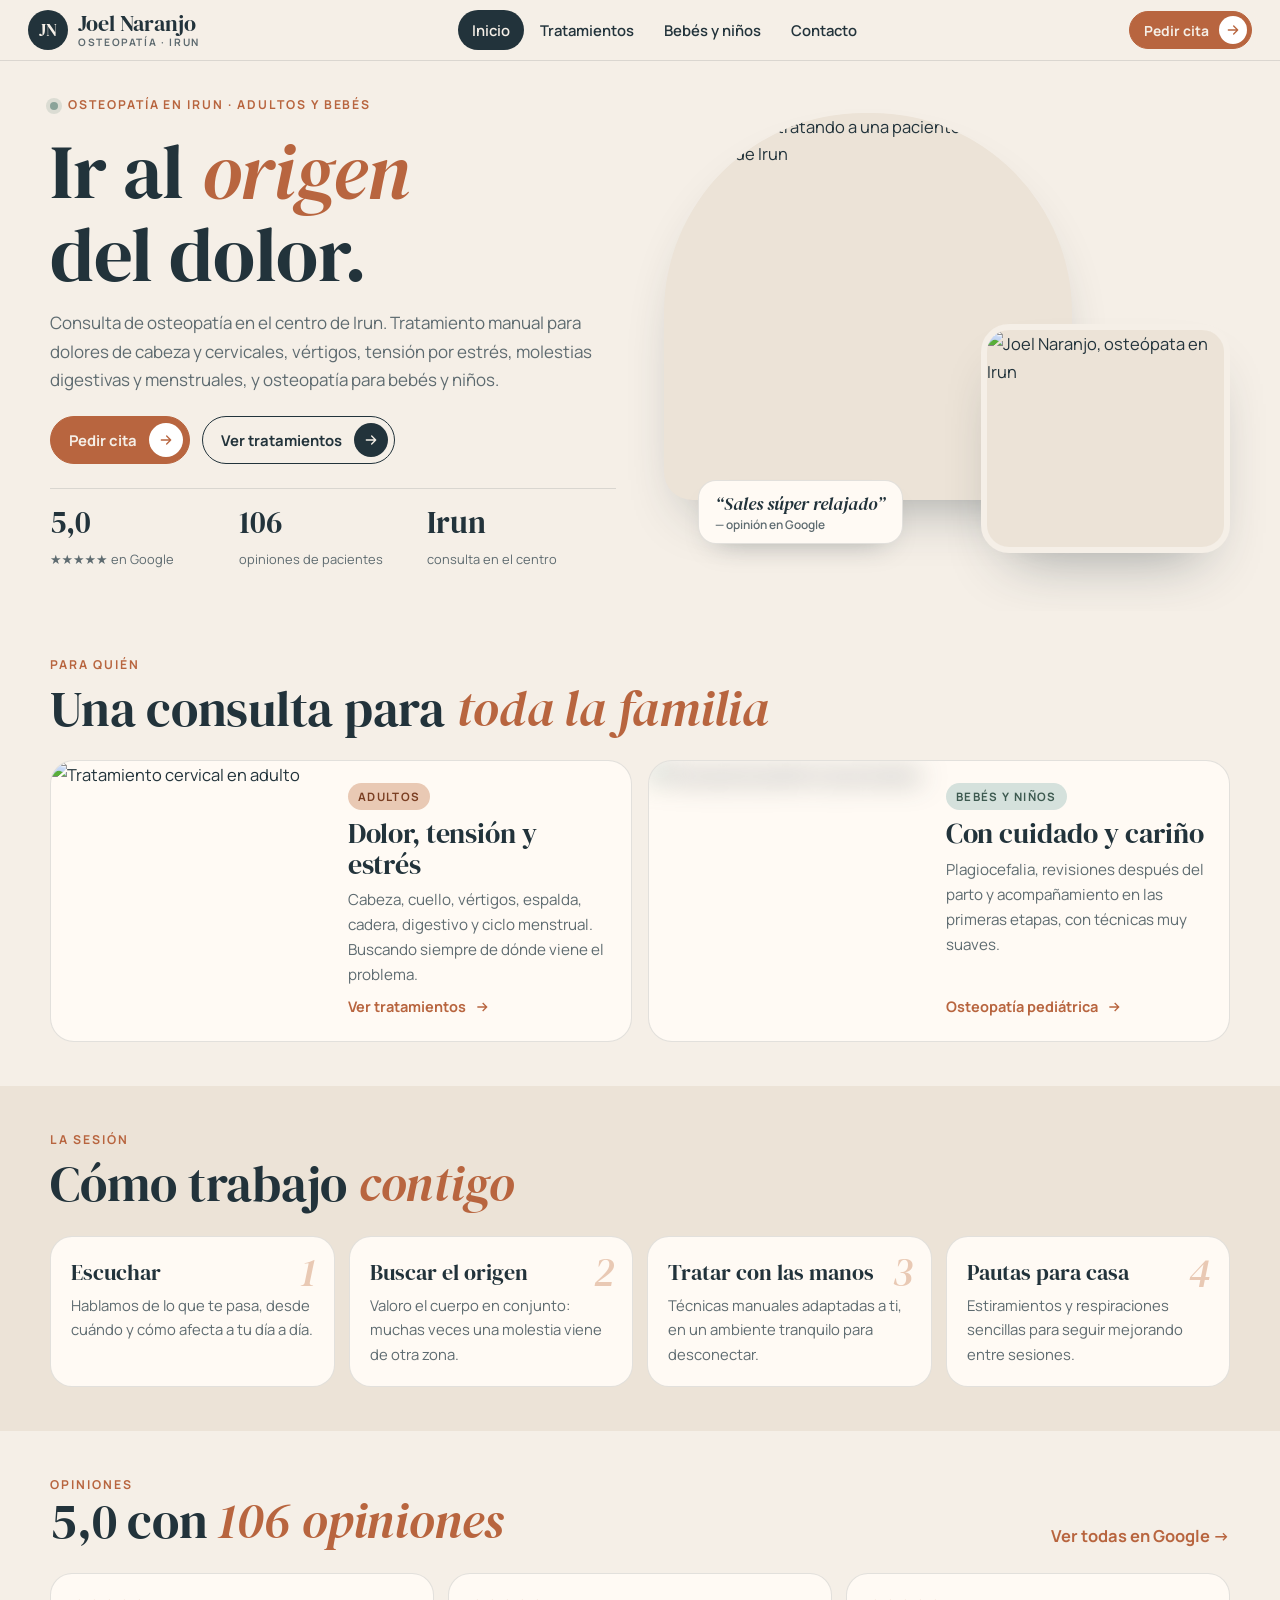
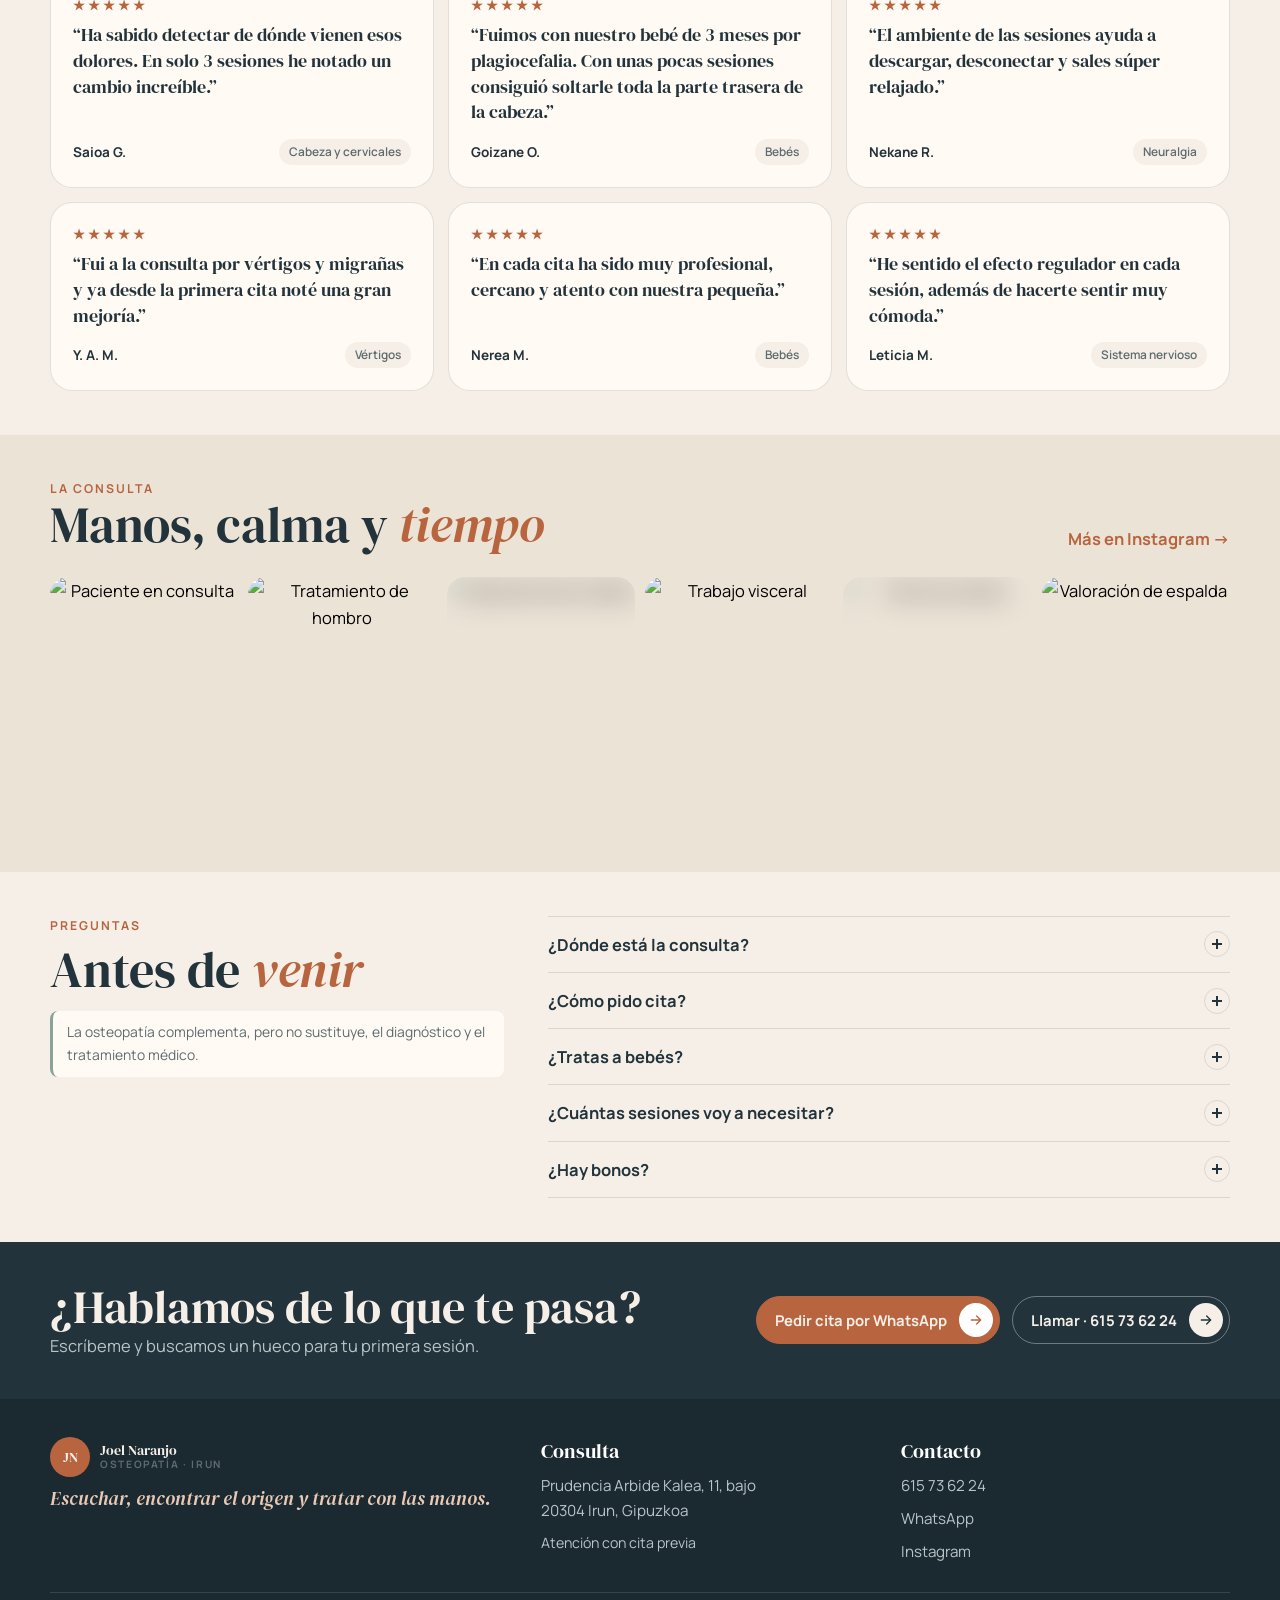
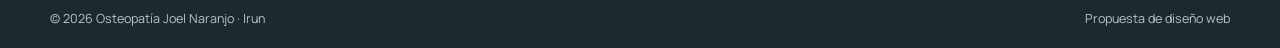
==== commit 6532aa83: "Portada con fotos de adultos; niños solo pixelados en bebés Co-Authored-By: Claude Opus 5.5 <noreply" ====
--- a/index.html
+++ b/index.html
@@ -1,19 +1,19 @@
 <!doctype html><html lang="es"><head><meta charset="utf-8"><meta name="viewport" content="width=device-width,initial-scale=1"><title>Osteopatía Joel Naranjo · Osteópata en Irun</title><meta name="description" content="Osteopatía en Irun para adultos y bebés: dolor de cabeza y cervical, vértigos, estrés, digestivo, cadera y osteopatía pediátrica. 5,0 en Google con 106 opiniones."><meta name="theme-color" content="#f5efe7">
 <meta property="og:title" content="Osteopatía Joel Naranjo · Osteópata en Irun"><meta property="og:description" content="Osteopatía en Irun para adultos y bebés: dolor de cabeza y cervical, vértigos, estrés, digestivo, cadera y osteopatía pediátrica. 5,0 en Google con 106 opiniones."><meta property="og:image" content="https://lh3.googleusercontent.com/gps-cs-s/ANWiy9TvJ41HkzlFeAHoRbrjeAMNfdYeSB2c6aZxkKCM9-_R3UvihWblQCueUSfmP-xkuAS_VNYZGb2ejnvZMev5KFdSvprBQUGkmzEg_6mpwlvrNsRqUAPQyBxaNgTcz-XYGoepztT1=w1200">
 <link rel="icon" href="favicon.svg" type="image/svg+xml"><link rel="preconnect" href="https://fonts.googleapis.com"><link rel="preconnect" href="https://fonts.gstatic.com" crossorigin>
-<link href="https://fonts.googleapis.com/css2?family=DM+Serif+Display:ital@0;1&family=Manrope:wght@400;500;600;700&display=swap" rel="stylesheet"><link rel="stylesheet" href="styles.css?v=1793098413"></head><body>
-<header class="top"><a class="brand" href="index.html?v=1793098413"><span class="mono">JN</span><span>Joel Naranjo<small>Osteopatía · Irun</small></span></a>
-<nav class="menu"><a href="index.html?v=1793098413" class=on>Inicio</a><a href="tratamientos.html?v=1793098413">Tratamientos</a><a href="bebes.html?v=1793098413">Bebés y niños</a><a href="contacto.html?v=1793098413">Contacto</a></nav><div class="act"><a class="btn mag sm pri hcta" href="https://wa.me/34615736224?text=Hola%20Joel%2C%20me%20gustar%C3%ADa%20pedir%20cita." target=_blank rel=noopener><span>Pedir cita</span><i><svg viewBox="0 0 24 24" aria-hidden="true"><path d="M5 12h14M13 6l6 6-6 6"/></svg></i></a><button class="burger" aria-label="Menú" aria-expanded="false"><span></span><span></span></button></div></header>
+<link href="https://fonts.googleapis.com/css2?family=DM+Serif+Display:ital@0;1&family=Manrope:wght@400;500;600;700&display=swap" rel="stylesheet"><link rel="stylesheet" href="styles.css?v=1793098519"></head><body>
+<header class="top"><a class="brand" href="index.html?v=1793098519"><span class="mono">JN</span><span>Joel Naranjo<small>Osteopatía · Irun</small></span></a>
+<nav class="menu"><a href="index.html?v=1793098519" class=on>Inicio</a><a href="tratamientos.html?v=1793098519">Tratamientos</a><a href="bebes.html?v=1793098519">Bebés y niños</a><a href="contacto.html?v=1793098519">Contacto</a></nav><div class="act"><a class="btn mag sm pri hcta" href="https://wa.me/34615736224?text=Hola%20Joel%2C%20me%20gustar%C3%ADa%20pedir%20cita." target=_blank rel=noopener><span>Pedir cita</span><i><svg viewBox="0 0 24 24" aria-hidden="true"><path d="M5 12h14M13 6l6 6-6 6"/></svg></i></a><button class="burger" aria-label="Menú" aria-expanded="false"><span></span><span></span></button></div></header>
 <main><section class="hero"><div class="wrap hg"><div class="ht">
 <p class="eyebrow"><span class="dot"></span>Osteopatía en Irun · adultos y bebés</p>
 <h1>Ir al <em>origen</em><br>del dolor.</h1>
 <p class="lead">Consulta de osteopatía en el centro de Irun. Tratamiento manual para dolores de cabeza y cervicales, vértigos, tensión por estrés, molestias digestivas y menstruales, y osteopatía para bebés y niños.</p>
-<div class="btns"><a class="btn mag pri" href="https://wa.me/34615736224?text=Hola%20Joel%2C%20me%20gustar%C3%ADa%20pedir%20cita." target=_blank rel=noopener><span>Pedir cita</span><i><svg viewBox="0 0 24 24" aria-hidden="true"><path d="M5 12h14M13 6l6 6-6 6"/></svg></i></a><a class="btn mag ghost" href="tratamientos.html?v=1793098413"><span>Ver tratamientos</span><i><svg viewBox="0 0 24 24" aria-hidden="true"><path d="M5 12h14M13 6l6 6-6 6"/></svg></i></a></div>
+<div class="btns"><a class="btn mag pri" href="https://wa.me/34615736224?text=Hola%20Joel%2C%20me%20gustar%C3%ADa%20pedir%20cita." target=_blank rel=noopener><span>Pedir cita</span><i><svg viewBox="0 0 24 24" aria-hidden="true"><path d="M5 12h14M13 6l6 6-6 6"/></svg></i></a><a class="btn mag ghost" href="tratamientos.html?v=1793098519"><span>Ver tratamientos</span><i><svg viewBox="0 0 24 24" aria-hidden="true"><path d="M5 12h14M13 6l6 6-6 6"/></svg></i></a></div>
 <ul class="trust"><li><b data-count="5" data-dec="1">0</b><span>★★★★★ en Google</span></li><li><b data-count="106">0</b><span>opiniones de pacientes</span></li><li><b>Irun</b><span>consulta en el centro</span></li></ul></div>
-<div class="hv"><div class="ph p1"><img src="https://lh3.googleusercontent.com/gps-cs-s/ANWiy9T4KiX_s9TBvlBKUvKr9pJBFGR2G4k91kEdv-YdxEhRRw9k3nvKh98ev4fcIBD65Ffuy1Jzbot9CX7axnY0gx0XIkTq56LatS8gsMHskm8LrpbFRQ2Xab75ypYAee_3-afGZxeM=w1000" data-pix="0,.58,.31,.24" crossorigin="anonymous" alt="Joel Naranjo tratando a un niño en su consulta de Irun"></div><div class="ph p2"><img src="https://lh3.googleusercontent.com/gps-cs-s/ANWiy9TvJ41HkzlFeAHoRbrjeAMNfdYeSB2c6aZxkKCM9-_R3UvihWblQCueUSfmP-xkuAS_VNYZGb2ejnvZMev5KFdSvprBQUGkmzEg_6mpwlvrNsRqUAPQyBxaNgTcz-XYGoepztT1=w700" data-pix=".35,.62,.28,.24" crossorigin="anonymous" alt="Joel Naranjo, osteópata en Irun"></div><div class="chip">“Sales súper relajado”<small>— opinión en Google</small></div></div></div></section>
+<div class="hv"><div class="ph p1"><img src="https://lh3.googleusercontent.com/gps-cs-s/ANWiy9THBT2uM_Mjg87K-zWfbIhuqM4RKIBB3CE_6s52W49R9TgYAKzzipQfnBtfI2QVBFHqtpLScoJT_Pcy8q-H13_4ZdnpAJNXy4yK_5kTvbGyiZkpCGGdP1RXovC5H1UeD9bEnNVDDA=w1000" alt="Joel Naranjo tratando a una paciente en su consulta de Irun"></div><div class="ph p2"><img src="https://lh3.googleusercontent.com/gps-cs-s/ANWiy9T_DFFZrZYuNoxB4Ad_A9_LgAyVN-4DGJ0PvTR8wUPpXx1uzw5n2VWGmkDLdnUymgbsV1FcYlUan6RrNATkQ5ug0QPOxD3XgWOhMzXtN6ZaVkBQKKkgoMwzGI5PJ1bZKtKeCPrt=w700" alt="Joel Naranjo, osteópata en Irun"></div><div class="chip">“Sales súper relajado”<small>— opinión en Google</small></div></div></div></section>
 <section class="sec"><div class="wrap"><div class="sh"><p class="eyebrow">Para quién</p><h2>Una consulta para <em>toda la familia</em></h2></div>
-<div class="duo"><a class="card big" href="tratamientos.html?v=1793098413"><div class="cimg"><img src="https://lh3.googleusercontent.com/gps-cs-s/ANWiy9THBT2uM_Mjg87K-zWfbIhuqM4RKIBB3CE_6s52W49R9TgYAKzzipQfnBtfI2QVBFHqtpLScoJT_Pcy8q-H13_4ZdnpAJNXy4yK_5kTvbGyiZkpCGGdP1RXovC5H1UeD9bEnNVDDA=w1200" alt="Tratamiento cervical en adulto" loading=lazy></div><div class="ctx"><span class="tag">Adultos</span><h3>Dolor, tensión y estrés</h3><p>Cabeza, cuello, vértigos, espalda, cadera, digestivo y ciclo menstrual. Buscando siempre de dónde viene el problema.</p><span class="more">Ver tratamientos <svg viewBox="0 0 24 24" aria-hidden="true"><path d="M5 12h14M13 6l6 6-6 6"/></svg></span></div></a>
-<a class="card big" href="bebes.html?v=1793098413"><div class="cimg"><img src="https://lh3.googleusercontent.com/gps-cs-s/ANWiy9R_W42JgDkwaeyl8e9flMCjxtFkK4o3DOvTbfikBRLRb5P5yFUMxYmK2vD6JSI0TrrjTF8YLRQ__c4_MW6g-d1gUrEKHWE7CwGWlOA_tB-RgoakrFCx1QJBfUKUCW8l3WVpYPdz=w1200" data-pix=".2,.46,.4,.31" crossorigin="anonymous" alt="Osteopatía pediátrica para bebés" loading=lazy></div><div class="ctx"><span class="tag t2">Bebés y niños</span><h3>Con cuidado y cariño</h3><p>Plagiocefalia, revisiones después del parto y acompañamiento en las primeras etapas, con técnicas muy suaves.</p><span class="more">Osteopatía pediátrica <svg viewBox="0 0 24 24" aria-hidden="true"><path d="M5 12h14M13 6l6 6-6 6"/></svg></span></div></a></div></div></section>
+<div class="duo"><a class="card big" href="tratamientos.html?v=1793098519"><div class="cimg"><img src="https://lh3.googleusercontent.com/gps-cs-s/ANWiy9THBT2uM_Mjg87K-zWfbIhuqM4RKIBB3CE_6s52W49R9TgYAKzzipQfnBtfI2QVBFHqtpLScoJT_Pcy8q-H13_4ZdnpAJNXy4yK_5kTvbGyiZkpCGGdP1RXovC5H1UeD9bEnNVDDA=w1200" alt="Tratamiento cervical en adulto" loading=lazy></div><div class="ctx"><span class="tag">Adultos</span><h3>Dolor, tensión y estrés</h3><p>Cabeza, cuello, vértigos, espalda, cadera, digestivo y ciclo menstrual. Buscando siempre de dónde viene el problema.</p><span class="more">Ver tratamientos <svg viewBox="0 0 24 24" aria-hidden="true"><path d="M5 12h14M13 6l6 6-6 6"/></svg></span></div></a>
+<a class="card big" href="bebes.html?v=1793098519"><div class="cimg"><img src="https://lh3.googleusercontent.com/gps-cs-s/ANWiy9R_W42JgDkwaeyl8e9flMCjxtFkK4o3DOvTbfikBRLRb5P5yFUMxYmK2vD6JSI0TrrjTF8YLRQ__c4_MW6g-d1gUrEKHWE7CwGWlOA_tB-RgoakrFCx1QJBfUKUCW8l3WVpYPdz=w1200" data-pix=".2,.46,.4,.31" crossorigin="anonymous" alt="Osteopatía pediátrica para bebés" loading=lazy></div><div class="ctx"><span class="tag t2">Bebés y niños</span><h3>Con cuidado y cariño</h3><p>Plagiocefalia, revisiones después del parto y acompañamiento en las primeras etapas, con técnicas muy suaves.</p><span class="more">Osteopatía pediátrica <svg viewBox="0 0 24 24" aria-hidden="true"><path d="M5 12h14M13 6l6 6-6 6"/></svg></span></div></a></div></div></section>
 <section class="sec soft"><div class="wrap"><div class="sh"><p class="eyebrow">La sesión</p><h2>Cómo trabajo <em>contigo</em></h2></div>
 <ol class="steps"><li><b>Escuchar</b><p>Hablamos de lo que te pasa, desde cuándo y cómo afecta a tu día a día.</p></li><li><b>Buscar el origen</b><p>Valoro el cuerpo en conjunto: muchas veces una molestia viene de otra zona.</p></li><li><b>Tratar con las manos</b><p>Técnicas manuales adaptadas a ti, en un ambiente tranquilo para desconectar.</p></li><li><b>Pautas para casa</b><p>Estiramientos y respiraciones sencillas para seguir mejorando entre sesiones.</p></li></ol></div></section>
 <section class="sec"><div class="wrap"><div class="sh row"><div><p class="eyebrow">Opiniones</p><h2>5,0 con <em>106 opiniones</em></h2></div><a class="lnk" href="https://www.google.com/maps/place/?q=place_id:ChIJg5iMrVcJUQ0RHD5cQB5Qoo4" target="_blank" rel="noopener">Ver todas en Google →</a></div>
@@ -23,9 +23,9 @@
 <section class="sec"><div class="wrap fq"><div class="sh"><p class="eyebrow">Preguntas</p><h2>Antes de <em>venir</em></h2><p class="note">La osteopatía complementa, pero no sustituye, el diagnóstico y el tratamiento médico.</p></div><div class="faq">
 <details><summary>¿Dónde está la consulta?<span class="pm"></span></summary><p>En Prudencia Arbide Kalea, 11, bajo, 20304 Irun, Gipuzkoa, en el centro de Irun.</p></details><details><summary>¿Cómo pido cita?<span class="pm"></span></summary><p>Por WhatsApp o llamando al 615 73 62 24. Se atiende con cita previa.</p></details><details><summary>¿Tratas a bebés?<span class="pm"></span></summary><p>Sí. Una parte importante de la consulta es osteopatía pediátrica: plagiocefalia, revisiones después del parto y acompañamiento de los más pequeños.</p></details><details><summary>¿Cuántas sesiones voy a necesitar?<span class="pm"></span></summary><p>Depende de cada caso. En la primera sesión valoramos qué te pasa y te explico cómo lo vamos a trabajar.</p></details><details><summary>¿Hay bonos?<span class="pm"></span></summary><p>Sí, hay bonos de sesiones. Pregunta por WhatsApp y te cuento las opciones.</p></details></div></div></section>
 <section class="cta"><div class="wrap ci"><div><h2>¿Hablamos de lo que te pasa?</h2><p>Escríbeme y buscamos un hueco para tu primera sesión.</p></div><div class="btns"><a class="btn mag pri" href="https://wa.me/34615736224?text=Hola%20Joel%2C%20me%20gustar%C3%ADa%20pedir%20cita." target=_blank rel=noopener><span>Pedir cita por WhatsApp</span><i><svg viewBox="0 0 24 24" aria-hidden="true"><path d="M5 12h14M13 6l6 6-6 6"/></svg></i></a><a class="btn mag ghost" href="tel:+34615736224"><span>Llamar · 615 73 62 24</span><i><svg viewBox="0 0 24 24" aria-hidden="true"><path d="M5 12h14M13 6l6 6-6 6"/></svg></i></a></div></div></section></main>
-<footer><div class="wrap fg"><div><a class="brand" href="index.html?v=1793098413"><span class="mono">JN</span><span>Joel Naranjo<small>Osteopatía · Irun</small></span></a><p class="motto">Escuchar, encontrar el origen y tratar con las manos.</p></div>
+<footer><div class="wrap fg"><div><a class="brand" href="index.html?v=1793098519"><span class="mono">JN</span><span>Joel Naranjo<small>Osteopatía · Irun</small></span></a><p class="motto">Escuchar, encontrar el origen y tratar con las manos.</p></div>
 <div><b>Consulta</b><a href="https://www.google.com/maps/place/?q=place_id:ChIJg5iMrVcJUQ0RHD5cQB5Qoo4" target="_blank" rel="noopener">Prudencia Arbide Kalea, 11, bajo<br>20304 Irun, Gipuzkoa</a><span>Atención con cita previa</span></div>
 <div><b>Contacto</b><a href="tel:+34615736224">615 73 62 24</a><a href="https://wa.me/34615736224?text=Hola%20Joel%2C%20me%20gustar%C3%ADa%20pedir%20cita." target="_blank" rel="noopener">WhatsApp</a><a href="https://www.instagram.com/osteopatia_joel_naranjo/" target="_blank" rel="noopener">Instagram</a></div></div>
 <div class="wrap legal"><span>© 2026 Osteopatía Joel Naranjo · Irun</span><span>Propuesta de diseño web</span></div></footer>
 <div class="lb" hidden><button class="lbx" aria-label="Cerrar">✕</button><img alt=""></div>
-<script src="script.js?v=1793098413"></script></body></html>+<script src="script.js?v=1793098519"></script></body></html>
